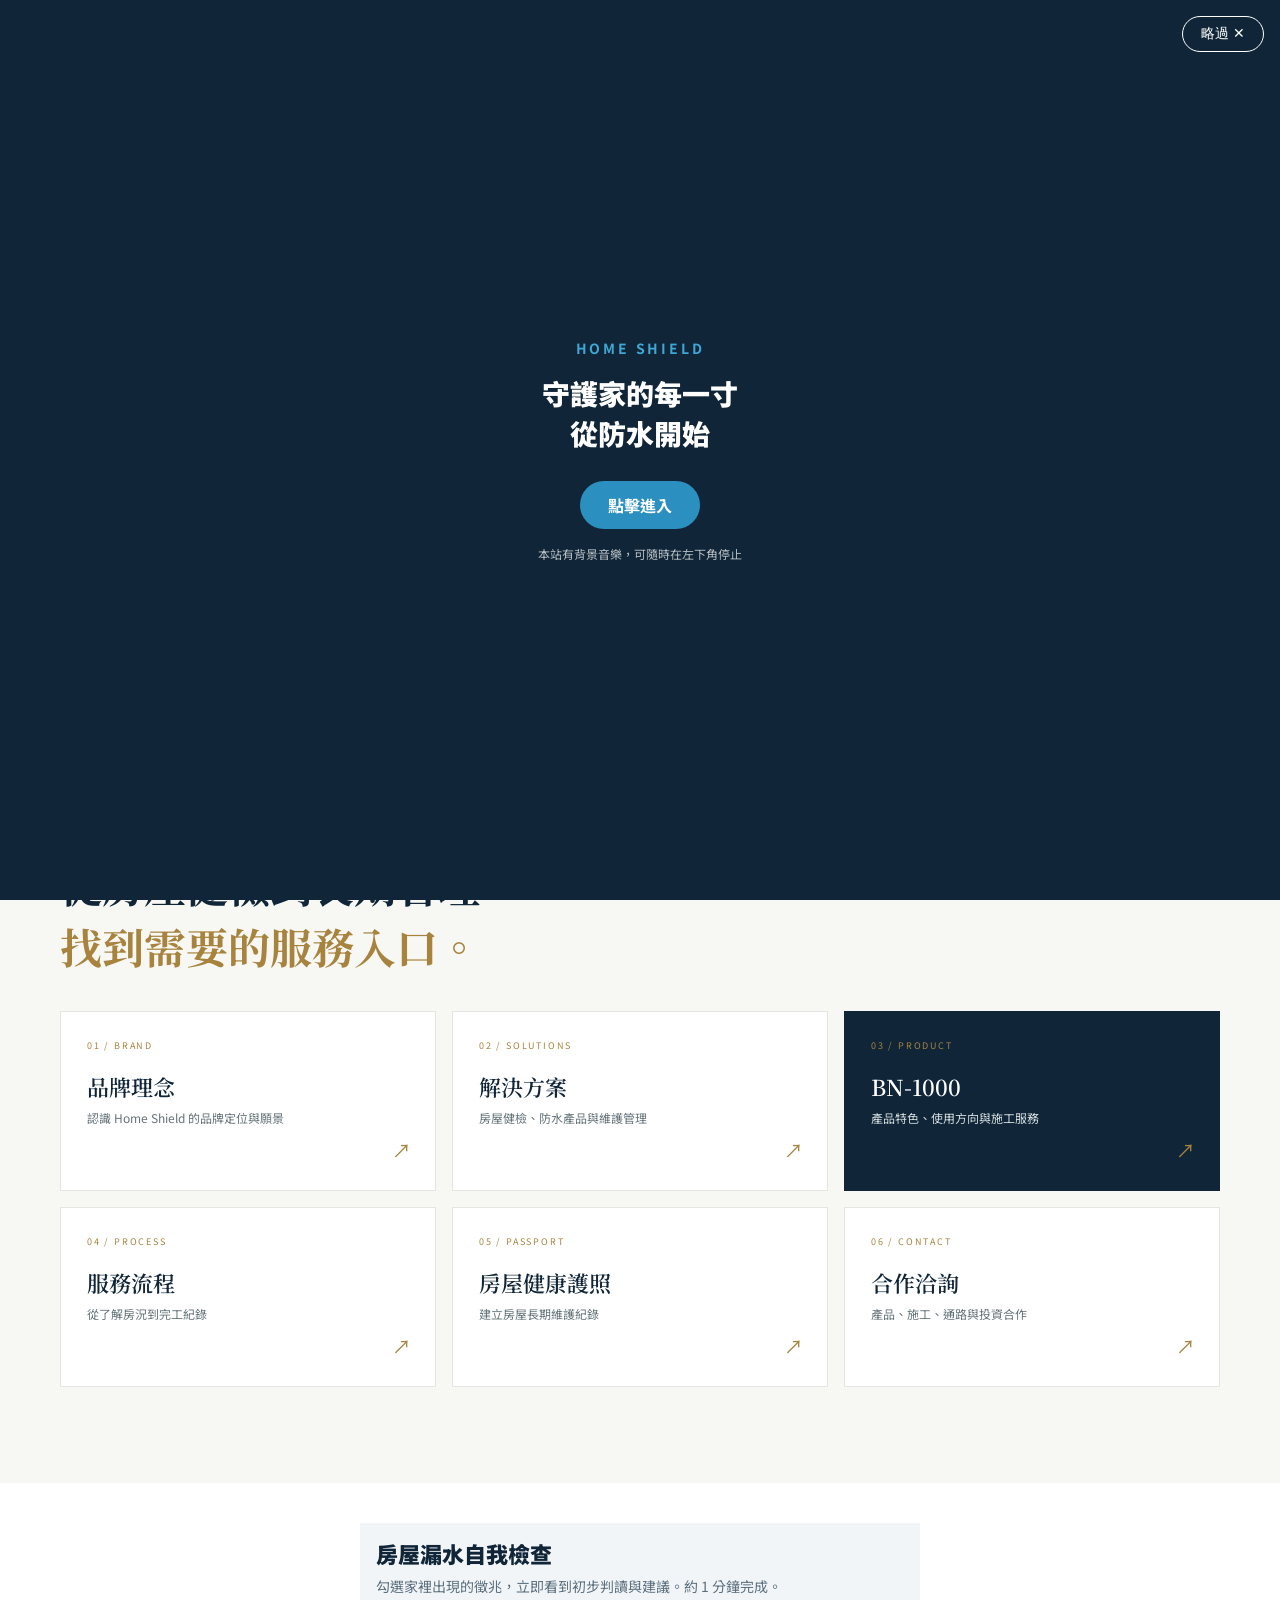
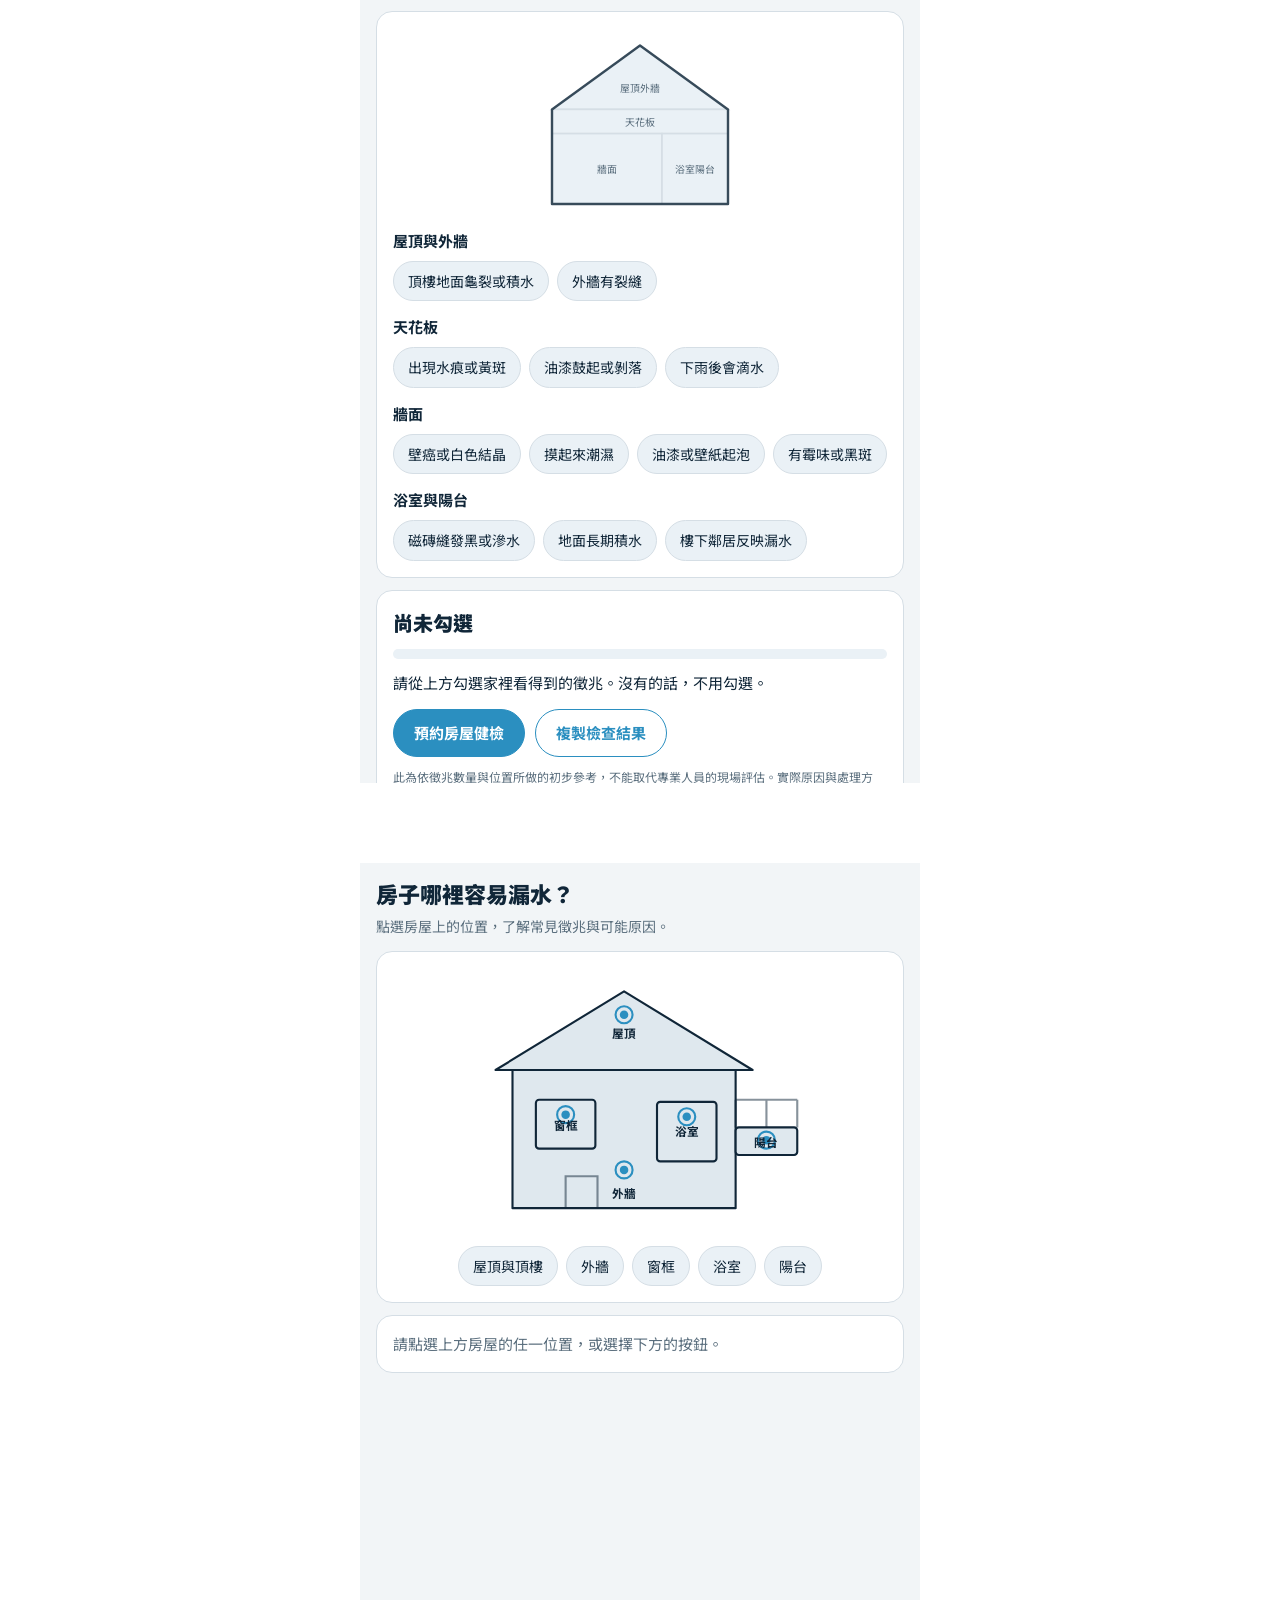
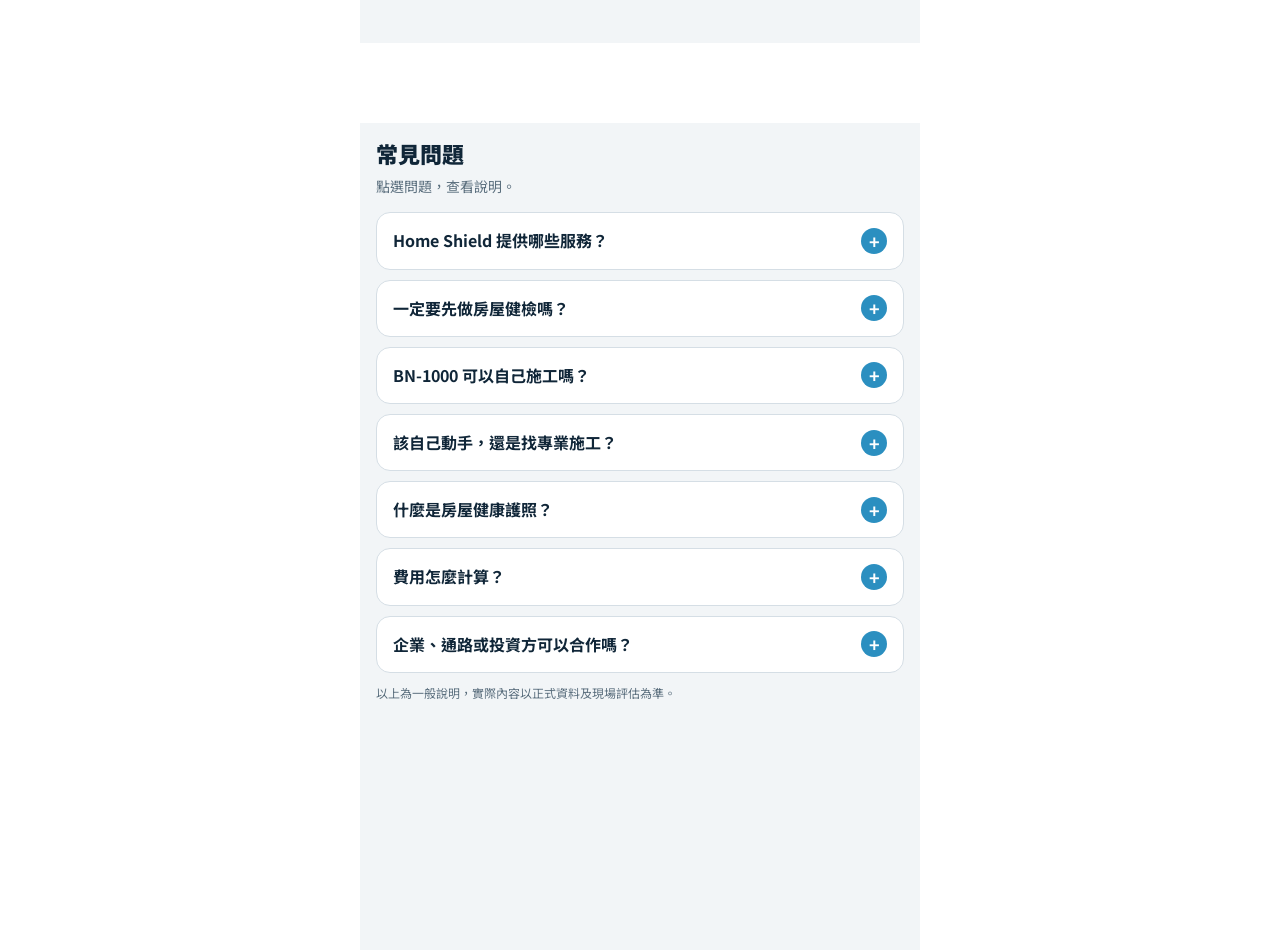
==== index.html @ 61496afd "Update index.html" ====
<!doctype html>
<html lang="zh-Hant"><head>
<meta charset="utf-8"><meta name="viewport" content="width=device-width, initial-scale=1">
<meta name="theme-color" content="#102638">
<meta name="description" content="Home Shield 房屋健康管理，從房屋健檢、防水產品到施工服務。">
<title>首頁｜Home Shield 房屋健康管理</title>
<link rel="preconnect" href="https://fonts.googleapis.com"><link rel="preconnect" href="https://fonts.gstatic.com" crossorigin>
<link href="https://fonts.googleapis.com/css2?family=Noto+Sans+TC:wght@400;500;600;700;800&family=Noto+Serif+TC:wght@500;600;700&display=swap" rel="stylesheet">
<link rel="stylesheet" href="./styles.css"></head><body class="home-page">
<header class="site-header" id="top">
  <div class="container nav-wrap">
    <a class="brand" href="./index.html" aria-label="Home Shield 首頁"><img src="./home-shield-logo.png" alt="HOME SHIELD 房屋健康管理" class="brand-logo"></a>
    <button class="menu-toggle" type="button" aria-label="開啟選單" aria-expanded="false"><span></span><span></span><span></span></button>
    <nav class="main-nav" aria-label="主要導覽">
      <a href="./about.html" data-anchor="about">品牌理念</a>
      <a href="./solutions.html" data-anchor="solutions">解決方案</a>
      <a href="./bn1000.html" data-anchor="bn1000">BN-1000</a>
      <a href="./process.html" data-anchor="process">服務流程</a>
      <a href="./passport.html" data-anchor="passport">房屋健康護照</a>
      <a class="nav-cta" href="./contact.html" data-anchor="contact">合作洽詢 <span>↗</span></a>
    </nav>
  </div>
</header><main><section class="hero" id="home">
      <div class="hero-photo" aria-hidden="true"></div>
      <div class="hero-wash" aria-hidden="true"></div>
      <div class="container hero-inner">
        <div class="hero-copy">
          <p class="eyebrow"><span></span> A BETTER WAY TO CARE FOR YOUR HOME</p>
          <h1>守護家的每一寸，<br><em>從防水開始。</em></h1>
          <p class="hero-description">從房屋健檢、防水產品到施工服務，<br class="desktop">讓房屋維護更有方向，讓每一次處理都有依據。</p>
          <div class="hero-actions">
            <a class="button button-gold" href="#solutions">探索解決方案 <span>↗</span></a>
            <a class="button button-light" href="#contact">預約合作洽詢</a>
          </div>
          <div class="hero-proof">
            <span class="proof-icon">⌂</span>
            <span><b>從了解房況開始</b><small>評估問題・選擇方案・累積維護紀錄</small></span>
          </div>
        </div>
        <div class="hero-stamp"><span>HOME CARE</span><b>001</b><i></i><small>BUILT AROUND YOUR HOME</small></div>
      </div>
      <div class="hero-bottom"><span>房屋健康管理的新起點</span><span>SCROLL TO EXPLORE ↓</span></div>
    </section><section class="desktop-hub">
<div class="container"><p class="section-kicker">EXPLORE HOME SHIELD</p><h2>從房屋健檢到長期管理，<br><em>找到需要的服務入口。</em></h2>
<div class="hub-grid">
<a class="hub-card" href="./about.html"><span>01 / BRAND</span><b>品牌理念</b><small>認識 Home Shield 的品牌定位與願景</small><i>↗</i></a>
<a class="hub-card" href="./solutions.html"><span>02 / SOLUTIONS</span><b>解決方案</b><small>房屋健檢、防水產品與維護管理</small><i>↗</i></a>
<a class="hub-card featured" href="./bn1000.html"><span>03 / PRODUCT</span><b>BN-1000</b><small>產品特色、使用方向與施工服務</small><i>↗</i></a>
<a class="hub-card" href="./process.html"><span>04 / PROCESS</span><b>服務流程</b><small>從了解房況到完工紀錄</small><i>↗</i></a>
<a class="hub-card" href="./passport.html"><span>05 / PASSPORT</span><b>房屋健康護照</b><small>建立房屋長期維護紀錄</small><i>↗</i></a>
<a class="hub-card" href="./contact.html"><span>06 / CONTACT</span><b>合作洽詢</b><small>產品、施工、通路與投資合作</small><i>↗</i></a>
</div></div></section><section class="intro section" id="about">
      <div class="container intro-grid">
        <div>
          <p class="section-kicker">ABOUT HOME SHIELD</p>
          <h2>房子的健康，<br><em>值得被長期照顧。</em></h2>
        </div>
        <div class="intro-copy">
          <p class="lead">房屋不該等到漏水、壁癌或結構問題發生後，才開始被重視。</p>
          <p>Home Shield 以房屋健康管理為核心，整合防水產品、檢測評估、施工協助與維護紀錄，協助屋主更有系統地理解房屋狀況，找到適合的處理方式。</p>
          <a class="text-link" href="#process">認識我們的服務方式 <span>↗</span></a>
        </div>
      </div>
    </section><section class="solutions section section-soft" id="solutions">
      <div class="container">
        <div class="section-heading">
          <div><p class="section-kicker">OUR SOLUTIONS</p><h2>從問題診斷到實際改善，<br><em>讓房屋維護更有方向。</em></h2></div>
          <p>依照房屋狀況與屋主需求，提供不同層次的產品與服務選擇。</p>
        </div>
        <div class="solution-grid">
          <article class="solution-card">
            <div class="card-number">01</div><div class="card-icon">⌂</div>
            <h3>房屋健檢與評估</h3>
            <p>從漏水徵兆、壁面狀況與可能風險著手，先了解問題，再選擇合適的處理方向。</p>
            <a href="/check.html">了解健檢服務 <span>↗</span></a>
          </article>
          <article class="solution-card featured">
            <div class="card-number">02</div><div class="card-icon">◈</div>
            <h3>防水產品與施工方案</h3>
            <p>以 BN-1000 防水材料為核心，提供產品選購、DIY 使用資訊與專業施工協助。</p>
            <a href="#bn1000">認識 BN-1000 <span>↗</span></a>
          </article>
          <article class="solution-card">
            <div class="card-number">03</div><div class="card-icon">▤</div>
            <h3>維護紀錄與管理</h3>
            <p>逐步建立房屋維護資料，讓每次檢查、修繕與改善都有跡可循。</p>
            <a href="#passport">認識健康護照 <span>↗</span></a>
          </article>
        </div>
      </div>
   
    </section><section style="display:flex;justify-content:center;padding:40px 20px">
  <iframe src="/check.html" title="房屋漏水自我檢查" loading="lazy" style="border:0;width:100%;max-width:560px;height:860px"></iframe>
</section><section style="display:flex;justify-content:center;padding:40px 20px">
  
  <iframe src="/map.html" title="房屋漏水位置圖" loading="lazy" style="border:0;width:100%;max-width:560px;height:780px"></iframe>
</section>

<section class="product section" id="bn1000">
      <div class="container product-grid">
        <div class="product-visual">
          <div class="product-orbit orbit-one"></div><div class="product-orbit orbit-two"></div>
          <div class="product-panel"><span class="product-label">HOME SHIELD TECHNOLOGY</span><div class="product-mark">BN<br><b>1000</b></div><span class="product-foot">WATERPROOFING SOLUTION</span></div>
          <span class="product-caption">PRODUCT / 001</span>
        </div>
        <div class="product-copy">
          <p class="section-kicker">FEATURED PRODUCT</p>
          <h2>BN-1000<br><em>居家防水解決方案</em></h2>
          <p class="lead">讓防水不再只是工程，而是屋主能理解、能選擇，也能持續管理的房屋維護方案。</p>
          <p>Home Shield 以 BN-1000 作為防水產品服務的起點，規劃產品銷售、DIY 使用指引、專業施工媒合與房屋健檢等服務，依照實際需求選擇適合的方式。</p>
          <ul class="check-list"><li>產品選購與使用說明</li><li>DIY 與專業施工方案</li><li>到府協助與房屋狀況評估</li></ul>
          <a class="button button-dark" href="#contact">洽詢產品與服務 <span>↗</span></a>
          <small class="disclaimer">實際適用範圍、施工方式與使用條件，依產品正式技術資料及現場評估為準。</small>
        </div>
      </div>
    </section><section class="service-band">
      <div class="container service-band-inner">
        <div><p class="section-kicker">A COMPLETE SERVICE JOURNEY</p><h2>不只提供產品，<br>更陪你把房子照顧好。</h2></div>
        <p>從了解房況、選擇產品，到施工協助與完工紀錄，讓房屋維護從一次性的處理，逐步成為可持續的管理。</p>
      </div>
    </section><section class="process section" id="process">
      <div class="container">
        <div class="section-heading">
          <div><p class="section-kicker">HOW IT WORKS</p><h2>簡單四個步驟，<br><em>建立房屋維護的依據。</em></h2></div>
          <p>依照實際需求選擇服務，不必一次完成所有項目，從最需要的地方開始。</p>
        </div>
        <div class="process-list">
          <article><span>01</span><div><h3>了解房屋狀況</h3><p>整理現況、問題位置與屋主需求。</p></div><b>→</b></article>
          <article><span>02</span><div><h3>評估處理方案</h3><p>依照現場條件，討論產品、DIY 或專業施工方向。</p></div><b>→</b></article>
          <article><span>03</span><div><h3>執行改善與確認</h3><p>依約定方式進行產品使用或施工服務，並確認完成狀況。</p></div><b>→</b></article>
          <article><span>04</span><div><h3>累積維護紀錄</h3><p>整理相關資訊，作為後續追蹤與房屋管理的參考。</p></div><b>✓</b></article>
        </div>
      </div>
    </section><section class="passport section section-soft" id="passport">
      <div class="container passport-grid">
        <div class="passport-art">
          <div class="passport-card"><div class="passport-top"><span>HOME SHIELD</span><span>HOUSE HEALTH</span></div><div class="passport-symbol">⌂</div><h3>房屋健康護照</h3><p>YOUR HOME. YOUR RECORD.</p><div class="passport-lines"><i></i><i></i><i></i></div><div class="passport-bottom">HOME HEALTH PASSPORT <b>HS / 001</b></div></div>
        </div>
        <div class="passport-copy">
          <p class="section-kicker">HOME HEALTH PASSPORT</p>
          <h2>讓房屋也有一份<br><em>長期健康紀錄。</em></h2>
          <p class="lead">房屋健康護照，是 Home Shield 長期規劃的房屋維護紀錄概念。</p>
          <p>將房屋檢查、產品使用、施工改善與後續維護資訊逐步整理，讓屋主更容易掌握房屋歷程，也為未來房屋管理與交易資訊留下參考。</p>
          <div class="passport-note"><b>從每一次維護開始</b><span>逐步累積、持續更新，讓房屋資訊不再零散。</span></div>
        </div>
      </div>
    </section>
<script>

</script><section style="display:flex;justify-content:center;padding:40px 20px">
  <iframe id="faq-frame" src="/faq.html?v=3" title="常見問題" style="border:0;width:100%;max-width:560px;height:560px"></iframe>
</section>
<script>
window.addEventListener('message',function(e){
  var f=document.getElementById('faq-frame');
  if(f&&e.source===f.contentWindow&&e.data&&e.data.hsHeight){f.style.height=e.data.hsHeight+'px';}
});
</script><section class="contact section" id="contact">
      <div class="container contact-inner">
        <p class="section-kicker">LET'S TALK</p>
        <h2>從了解房屋開始，<br><em>找到適合你的方案。</em></h2>
        <p>無論是產品合作、施工服務、通路洽談或投資合作，歡迎與 Home Shield 聯繫。</p>
        <div class="contact-form">
  <div id="form-facade" style="text-align:center;padding:48px 20px;border:1px solid rgba(128,128,128,.35);border-radius:16px">
    <p style="margin-bottom:18px">點選下方按鈕，開啟洽詢表單</p>
    <button id="form-open" type="button" class="button button-gold">填寫洽詢表單</button>
    <p style="margin-top:16px;font-size:14px"><a href="https://docs.google.com/forms/d/e/1FAIpQLSf4yM-gM9up7JD_39Vv7x4vH04Mow9mh5cq2dHjYAJmmGq4wA/viewform" target="_blank" rel="noopener">或在新視窗開啟表單 ↗</a></p>
  </div>
</div>
<script>
document.getElementById('form-open').addEventListener('click',function(){
  var d=document.getElementById('form-facade');
  var f=document.createElement('iframe');
  f.src='https://docs.google.com/forms/d/e/1FAIpQLSf4yM-gM9up7JD_39Vv7x4vH04Mow9mh5cq2dHjYAJmmGq4wA/viewform?embedded=true';
  f.width='100%';f.height='1200';f.setAttribute('frameborder','0');f.style.border='0';
  f.title='Home Shield 客戶洽詢表';
  d.parentNode.replaceChild(f,d);
});
</script>
      </div>
    </section></main><footer class="site-footer"><div class="container footer-main">
  <a class="brand footer-brand" href="./index.html"><img src="./home-shield-logo.png" alt="HOME SHIELD 房屋健康管理" class="brand-logo"></a>
  <p>讓房屋維護更有方向，<br>讓每一次處理都有依據。</p>
  <nav><a href="./about.html">品牌理念</a><a href="./solutions.html">解決方案</a><a href="./bn1000.html">BN-1000</a><a href="./passport.html">房屋健康護照</a></nav>
</div><div class="container footer-bottom"><span>© <span id="year"></span> HOME SHIELD. ALL RIGHTS RESERVED.</span><span>房屋健康管理</span></div></footer><script src="./app.js?v=3"></script>
</script><style>
.process-list.hs-anim article{opacity:.18;transform:translateY(24px);transition:opacity .6s ease,transform .6s ease}
.process-list.hs-anim article.hs-in{opacity:1;transform:none}
.process-list.hs-anim article>span{display:inline-block;transition:transform .5s cubic-bezier(.3,1.6,.5,1),color .4s}
.process-list.hs-anim article.hs-in>span{transform:scale(1.18);color:#2b8fc0}
.process-list.hs-anim article>b{display:inline-block;opacity:0;transform:translateX(-10px);transition:opacity .4s .25s,transform .4s .25s}
.process-list.hs-anim article.hs-in>b{opacity:1;transform:none}
</style>
<script>
(function(){
  var list=document.querySelector('.process-list');
  if(!list||!('IntersectionObserver' in window))return;
  if(window.matchMedia&&matchMedia('(prefers-reduced-motion: reduce)').matches)return;
  var items=[].slice.call(list.querySelectorAll('article'));
  list.classList.add('hs-anim');
  var io=new IntersectionObserver(function(entries){
    var n=0;
    entries.forEach(function(e){
      if(!e.isIntersecting)return;
      (function(el,d){setTimeout(function(){el.classList.add('hs-in')},d)})(e.target,n++*350);
      io.unobserve(e.target);
    });
  },{threshold:.35});
  items.forEach(function(a){io.observe(a)});
})();
</script><style>
#hs-music{position:fixed;left:16px;bottom:calc(16px + env(safe-area-inset-bottom,0px));z-index:9000;width:46px;height:46px;border-radius:50%;border:1px solid rgba(255,255,255,.6);background:#102638;color:#fff;font-size:20px;line-height:1;cursor:pointer;display:grid;place-items:center;box-shadow:0 4px 14px rgba(0,0,0,.25)}
#hs-music:focus-visible{outline:3px solid #3fa7d6;outline-offset:3px}
#hs-music[aria-pressed="true"]{background:#2b8fc0}
#hs-music[aria-pressed="true"]::after{content:"";position:absolute;inset:-2px;border-radius:50%;border:2px solid #3fa7d6;animation:hsring 1.8s ease-out infinite}
@keyframes hsring{from{transform:scale(1);opacity:.8}to{transform:scale(1.6);opacity:0}}
@media (prefers-reduced-motion:reduce){#hs-music[aria-pressed="true"]::after{animation:none}}
</style>
<button id="hs-music" type="button" aria-label="播放背景音樂" aria-pressed="false">♪</button><div id="intro" style="position:fixed;inset:0;z-index:2147483000;background:#102638;display:flex;align-items:center;justify-content:center;transition:opacity .6s">
  <iframe id="intro-frame" title="Home Shield 開場動畫" style="border:0;height:min(640px,88vh);aspect-ratio:9/16;max-width:94vw;border-radius:18px;visibility:hidden"></iframe>
  <button id="intro-enter" type="button" style="position:absolute;inset:0;background:#102638;border:0;color:#fff;cursor:pointer;display:flex;flex-direction:column;align-items:center;justify-content:center;gap:16px;font-family:inherit;padding:24px">
    <span style="letter-spacing:.2em;font-size:14px;color:#3fa7d6;font-weight:700">HOME SHIELD</span>
    <span style="font-size:28px;font-weight:900;line-height:1.4;text-align:center">守護家的每一寸<br>從防水開始</span>
    <span style="margin-top:12px;padding:12px 28px;border-radius:99px;background:#2b8fc0;font-size:16px;font-weight:700">點擊進入</span>
    <span style="font-size:12px;opacity:.7">本站有背景音樂，可隨時在左下角停止</span>
  </button>
  <button id="intro-skip" type="button" style="position:absolute;top:max(16px,env(safe-area-inset-top));right:16px;padding:8px 18px;border-radius:99px;border:1px solid #fff;background:transparent;color:#fff;font-size:14px;cursor:pointer;z-index:2">略過 ✕</button>
</div>
<audio id="hs-audio" src="/music.mp3" loop preload="auto"></audio>
<script>
(function(){
  var el=document.getElementById('intro'),b=document.getElementById('hs-music'),a=document.getElementById('hs-audio');
  var f=document.getElementById('intro-frame'),enter=document.getElementById('intro-enter'),skip=document.getElementById('intro-skip');
  if(!a||!b)return;
  a.volume=.4;
  var KEY='hsMusicOff',off=false,started=false,closed=false,mutedStart=false,armed=false;
  try{off=sessionStorage.getItem(KEY)==='1'}catch(e){}
  function ui(on){b.setAttribute('aria-pressed',on?'true':'false');b.setAttribute('aria-label',on?'停止背景音樂':'播放背景音樂');b.textContent=on?'■':'♪'}
  a.addEventListener('playing',function(){if(!a.muted)ui(true)});
  a.addEventListener('pause',function(){ui(false)});
  a.addEventListener('error',function(){b.textContent='!';b.setAttribute('aria-label','音樂載入失敗，請確認 music.mp3 已上傳')});
  function arm(){
    if(armed)return;armed=true;
    var evs=['pointerdown','keydown','touchend'];
    function go(e){
      if(e&&e.target&&b.contains(e.target))return;
      evs.forEach(function(n){document.removeEventListener(n,go,true)});
      armed=false;
      if(!off&&a.paused){a.muted=false;var p=a.play();if(p&&p.catch)p.catch(function(){})}
    }
    evs.forEach(function(n){document.addEventListener(n,go,true)});
  }
  function playWithSound(rewind){
    if(off)return;
    a.muted=false;
    if(rewind)a.currentTime=0;
    var p=a.play();if(p&&p.catch)p.catch(arm);
  }
  function hideIntro(){
    var n=document.querySelectorAll('[id=intro]');
    for(var i=0;i<n.length;i++){n[i].style.opacity='0';n[i].style.pointerEvents='none'}
    setTimeout(function(){for(var i=0;i<n.length;i++){n[i].style.display='none'}},600);
  }
  function close(){
    if(closed)return;closed=true;
    try{sessionStorage.setItem('hsIntro','1')}catch(e){}
    hideIntro();
    if(mutedStart&&!a.paused){a.currentTime=0;a.muted=false;ui(true)}
    else playWithSound(true);
  }
  b.addEventListener('click',function(){
    if(a.paused){off=false;try{sessionStorage.removeItem(KEY)}catch(e){}a.muted=false;var p=a.play();if(p&&p.catch)p.catch(function(){})}
    else{a.pause();off=true;try{sessionStorage.setItem(KEY,'1')}catch(e){}}
  });
  window.addEventListener('message',function(e){
    if(e.data==='hs-song-play'&&!a.paused){a.pause();ui(false)}
    if(e.data==='hs-done'&&started){setTimeout(close,500)}
  });
  var seen=false;try{seen=!!sessionStorage.getItem('hsIntro')&&location.search.indexOf('intro')<0}catch(e){}
  if(!el||seen){
    if(el)el.style.display='none';
    closed=true;playWithSound(false);
    return;
  }
  enter.addEventListener('click',function(){
    if(started)return;started=true;
    if(!off){a.muted=true;mutedStart=true;var p=a.play();if(p&&p.catch)p.catch(function(){mutedStart=false})}
    f.src='/video.html';f.style.visibility='visible';enter.style.display='none';
    setTimeout(close,16000);
  });
  skip.addEventListener('click',function(){
    if(!closed&&!off){mutedStart=false;a.muted=false;a.currentTime=0;var p=a.play();if(p&&p.catch)p.catch(arm)}
    closed=true;try{sessionStorage.setItem('hsIntro','1')}catch(e){}
    hideIntro();
  });
})();
</script>

</script><style>html,body{overflow-x:clip;max-width:100%}</style>
</script></body></html>
---- styles.css ----
/* HOME SHIELD 2.0 */
:root{--navy:#102638;--navy2:#173a52;--gold:#c9a95f;--gold-light:#ead9a9;--ink:#1b2d38;--muted:#66747a;--paper:#f7f7f3;--white:#fff;--line:#e4e6e2;--serif:"Noto Serif TC",Georgia,serif;--sans:"Noto Sans TC",Arial,sans-serif}
*{box-sizing:border-box}
html{scroll-behavior:smooth;scroll-padding-top:90px}
body{margin:0;color:var(--ink);font-family:var(--sans);line-height:1.8;background:#fff}
a{color:inherit;text-decoration:none}
img{max-width:100%}
.container{width:min(1160px,calc(100% - 48px));margin:auto}
.site-header{height:88px;position:sticky;top:0;z-index:50;background:rgba(255,255,255,.96);backdrop-filter:blur(14px);border-bottom:1px solid rgba(16,38,56,.08)}
.nav-wrap{height:100%;display:flex;align-items:center;justify-content:space-between;gap:30px}
.brand{display:flex;align-items:center;min-width:0}
.brand-logo{display:block;width:220px;height:auto;max-height:64px;object-fit:contain;object-position:left center}
.main-nav{display:flex;align-items:center;gap:27px;font-size:13px;font-weight:600;color:#344652}
.main-nav>a:not(.nav-cta):hover{color:#a7833e}
.nav-cta{padding:10px 17px;border:1px solid var(--gold);color:var(--navy);border-radius:2px}
.nav-cta span,.text-link span,.solution-card a span{color:#b18c43;margin-left:7px}
.menu-toggle{display:none;background:none;border:0;padding:8px}
.menu-toggle span{display:block;width:25px;height:2px;background:var(--navy);margin:5px}
.hero{position:relative;min-height:650px;display:flex;align-items:center;overflow:hidden;background:var(--navy)}
.hero-photo{position:absolute;inset:0;background-image:url("./hero-building.png");;background-size:cover;background-position:center 48%;transform:scale(1.01)}
.hero-wash{position:absolute;inset:0;background:linear-gradient(90deg,rgba(9,29,43,.88) 0%,rgba(12,35,50,.73) 43%,rgba(12,35,50,.18) 100%),linear-gradient(0deg,rgba(8,25,38,.35),transparent 40%)}
.hero-inner{position:relative;z-index:2;display:flex;align-items:center;justify-content:space-between;min-height:650px;padding-top:45px;padding-bottom:70px}
.hero-copy{max-width:660px;color:#fff}
.eyebrow,.section-kicker{font-size:11px;letter-spacing:2.5px;font-weight:700}
.eyebrow{display:flex;align-items:center;gap:12px;color:#f0e4c4;margin:0 0 22px}
.eyebrow span{width:30px;height:1px;background:var(--gold-light)}
.hero h1,.section h2,.service-band h2,.contact h2{font-family:var(--serif);font-weight:600;line-height:1.38;letter-spacing:.03em}
.hero h1{font-size:clamp(38px,5vw,62px);margin:0 0 22px;color:#fff;text-shadow:0 2px 18px rgba(0,0,0,.18)}
.hero h1 em,.section h2 em,.contact h2 em{font-style:normal;color:var(--gold-light)}
.hero-description{font-size:16px;line-height:2;color:#f0f3f3;margin:0 0 30px}
.hero-actions,.contact-actions{display:flex;flex-wrap:wrap;gap:13px}
.button{display:inline-flex;align-items:center;justify-content:center;gap:20px;min-height:49px;padding:0 23px;font-size:13px;font-weight:700;letter-spacing:.04em;transition:.2s;border:1px solid transparent}
.button:hover{transform:translateY(-2px)}
.button-gold{background:var(--gold);color:#172c3a}
.button-gold:hover{background:#dfc47e}
.button-light{border-color:rgba(255,255,255,.7);color:#fff;background:rgba(255,255,255,.08)}
.button-dark{background:var(--navy);color:#fff}
.hero-proof{display:flex;align-items:center;gap:13px;margin-top:43px;color:#fff}
.proof-icon{width:39px;height:39px;border:1px solid rgba(234,217,169,.65);display:grid;place-items:center;color:var(--gold-light);font-size:23px}
.hero-proof b,.hero-proof small{display:block}
.hero-proof b{font-size:13px}
.hero-proof small{font-size:11px;color:#d5dedf}
.hero-stamp{align-self:flex-end;margin-bottom:30px;color:#fff;display:flex;flex-direction:column;align-items:flex-end;gap:5px;font-size:10px;letter-spacing:2px}
.hero-stamp b{font:500 35px var(--serif);color:var(--gold-light)}
.hero-stamp i{width:70px;height:1px;background:var(--gold)}
.hero-stamp small{font-size:8px;letter-spacing:1.5px;color:#e0e7e7}
.hero-bottom{position:absolute;z-index:3;bottom:0;left:0;right:0;padding:16px max(24px,calc((100% - 1160px)/2));display:flex;justify-content:space-between;color:#e7eded;border-top:1px solid rgba(255,255,255,.25);font-size:10px;letter-spacing:1.5px}
.section{padding:105px 0}
.section-soft{background:var(--paper)}
.intro-grid,.product-grid,.passport-grid{display:grid;grid-template-columns:1fr 1fr;gap:90px;align-items:center}
.section-kicker{color:#a17f3d;margin:0 0 15px}
.section h2,.contact h2{font-size:clamp(31px,4vw,45px);color:var(--navy);margin:0}
.section h2 em{color:#a7833e}
.intro-copy{max-width:520px}
.lead{font-size:19px;line-height:1.9;color:var(--navy);font-weight:600;margin:0 0 16px}
.intro-copy>p:not(.lead),.product-copy>p:not(.section-kicker):not(.lead),.passport-copy>p:not(.section-kicker):not(.lead){color:var(--muted);font-size:14px;line-height:2}
.text-link{display:inline-block;margin-top:18px;font-size:13px;font-weight:700;color:var(--navy);border-bottom:1px solid var(--gold);padding-bottom:5px}
.section-heading{display:flex;justify-content:space-between;align-items:flex-end;gap:40px;margin-bottom:48px}
.section-heading>p{max-width:330px;color:var(--muted);font-size:13px;margin:0 0 5px}
.solution-grid{display:grid;grid-template-columns:repeat(3,1fr);gap:18px}
.solution-card{position:relative;background:#fff;padding:34px 30px 30px;min-height:310px;border:1px solid var(--line);transition:.25s}
.solution-card:hover{transform:translateY(-5px);box-shadow:0 16px 35px rgba(16,38,56,.08)}
.solution-card.featured{background:var(--navy);color:#fff;border-color:var(--navy)}
.card-number{position:absolute;right:25px;top:20px;color:#a7afb0;font:italic 13px Georgia}
.featured .card-number{color:#aebdc2}
.card-icon{font-size:30px;color:#b18c43;margin-bottom:18px}
.solution-card h3{font-size:18px;margin:0 0 12px;color:var(--navy)}
.featured h3{color:#fff}
.solution-card p{font-size:13px;line-height:1.9;color:var(--muted);min-height:75px;margin:0 0 20px}
.featured p{color:#d3dcdf}
.solution-card a{font-size:12px;font-weight:700;color:var(--navy)}
.featured a{color:#f0dfa9}
.product-grid{gap:100px}
.product-visual{min-height:440px;position:relative;display:grid;place-items:center;background:linear-gradient(140deg,#e8e8df,#f7f7f3);overflow:hidden}
.product-orbit{position:absolute;border:1px solid rgba(177,140,67,.35);border-radius:50%;width:360px;height:360px}
.orbit-two{width:280px;height:280px}
.product-panel{position:relative;width:230px;height:300px;background:linear-gradient(145deg,#173b54,#0d2435);color:#fff;padding:22px;box-shadow:18px 22px 40px rgba(16,38,56,.2);display:flex;flex-direction:column;justify-content:space-between}
.product-label,.product-foot{font-size:8px;letter-spacing:1.8px;color:#d8c58e}
.product-mark{font:italic 62px Georgia;line-height:.9;color:#fff}
.product-mark b{font-size:50px;color:var(--gold-light)}
.product-foot{border-top:1px solid rgba(234,217,169,.5);padding-top:12px}
.product-caption{position:absolute;bottom:22px;left:25px;font-size:9px;letter-spacing:2px;color:#7a8583}
.product-copy .lead{margin-top:24px}
.check-list{padding:0;margin:22px 0 27px;list-style:none}
.check-list li{font-size:13px;color:#52636b;padding:7px 0;border-bottom:1px solid var(--line)}
.check-list li:before{content:"✓";color:#a7833e;margin-right:12px}
.disclaimer{display:block;margin-top:14px;color:#899397;font-size:10px}
.service-band{background:var(--navy);color:#fff;padding:70px 0}
.service-band-inner{display:flex;justify-content:space-between;align-items:center;gap:80px}
.service-band .section-kicker{color:var(--gold-light)}
.service-band h2{font-size:34px;margin:0;line-height:1.5}
.service-band-inner>p{max-width:430px;color:#d3dcdf;font-size:14px;line-height:2;margin:0}
.process-list{border-top:1px solid var(--line)}
.process-list article{display:grid;grid-template-columns:90px 1fr 30px;align-items:center;gap:25px;padding:23px 8px;border-bottom:1px solid var(--line)}
.process-list article>span{font:italic 20px Georgia;color:#b18c43}
.process-list h3{margin:0;color:var(--navy);font-size:17px}
.process-list p{margin:4px 0 0;color:var(--muted);font-size:12px}
.process-list article>b{font-size:19px;color:#b18c43;font-weight:400}
.passport-grid{gap:100px}
.passport-art{min-height:410px;background:linear-gradient(145deg,#d9ded9,#eff0e9);display:grid;place-items:center;padding:35px}
.passport-card{width:min(340px,100%);min-height:270px;background:linear-gradient(145deg,#173b54,#0e2638);padding:24px;color:#fff;box-shadow:18px 20px 40px rgba(16,38,56,.2);position:relative}
.passport-top,.passport-bottom{display:flex;justify-content:space-between;font-size:8px;letter-spacing:1.5px;color:#e2d3a5}
.passport-symbol{font-size:44px;color:var(--gold-light);margin-top:24px}
.passport-card h3{font:600 24px var(--serif);margin:2px 0}
.passport-card>p{font-size:8px;letter-spacing:2px;color:#c5d0d3;margin:0}
.passport-lines{margin:23px 0;display:grid;gap:7px}
.passport-lines i{height:1px;background:rgba(255,255,255,.25);width:100%}
.passport-lines i:nth-child(2){width:75%}.passport-lines i:nth-child(3){width:88%}
.passport-bottom{border-top:1px solid rgba(234,217,169,.4);padding-top:12px}
.passport-copy .lead{margin-top:24px}
.passport-note{border-left:3px solid var(--gold);padding:10px 0 10px 18px;margin-top:25px}
.passport-note b,.passport-note span{display:block}
.passport-note b{font-size:13px;color:var(--navy)}
.passport-note span{font-size:12px;color:var(--muted)}
.contact{background:linear-gradient(135deg,#142f43,#0b1f2e);text-align:center;color:#fff;padding:100px 0}
.contact .section-kicker{color:var(--gold-light)}
.contact h2{color:#fff}
.contact-inner>p:not(.section-kicker){max-width:590px;margin:20px auto 28px;color:#d4dfe1;font-size:14px}
.contact-actions{justify-content:center}
.button-outline-light{border-color:rgba(255,255,255,.55);color:#fff}
.contact small{display:block;color:#aebdc2;font-size:10px;margin-top:25px}
.site-footer{background:#091b29;color:#dce4e5;padding:42px 0 18px}
.footer-main{display:flex;align-items:center;justify-content:space-between;gap:35px;padding-bottom:35px}
.footer-brand .brand-logo{width:190px;filter:brightness(0) invert(1);opacity:.92}
.footer-main>p{font-size:12px;color:#b9c5c8;margin:0}
.footer-main nav{display:flex;gap:18px;flex-wrap:wrap;font-size:11px;color:#c4d0d2}
.footer-main nav a:hover{color:var(--gold-light)}
.footer-bottom{border-top:1px solid rgba(255,255,255,.13);padding-top:15px;display:flex;justify-content:space-between;color:#84959b;font-size:9px;letter-spacing:1px}
@media(max-width:900px){.main-nav{gap:14px;font-size:12px}.brand-logo{width:185px}.intro-grid,.product-grid,.passport-grid{gap:45px}.hero-stamp{display:none}.section-heading{align-items:flex-start;flex-direction:column;gap:15px}.section-heading>p{max-width:520px}.footer-main{flex-wrap:wrap}}
@media(max-width:700px){.container{width:min(100% - 36px,560px)}.site-header{height:72px}.brand-logo{width:178px;max-height:52px}.menu-toggle{display:block}.main-nav{display:none;position:absolute;top:72px;left:0;right:0;background:#fff;padding:18px 24px 24px;border-bottom:1px solid var(--line);box-shadow:0 15px 25px rgba(16,38,56,.08);flex-direction:column;align-items:stretch;gap:0}.main-nav.open{display:flex}.main-nav>a{padding:12px 3px;border-bottom:1px solid #edf0ed}.main-nav .nav-cta{text-align:center;margin-top:12px;border:1px solid var(--gold);padding:10px}.hero,.hero-inner{min-height:650px}.hero-photo{background-position:58% center}.hero-wash{background:linear-gradient(90deg,rgba(9,29,43,.88),rgba(12,35,50,.56)),linear-gradient(0deg,rgba(8,25,38,.42),transparent 55%)}.hero-inner{padding-top:30px;padding-bottom:75px}.hero h1{font-size:39px}.hero-description{font-size:14px}.hero-proof{margin-top:32px}.hero-bottom{padding:12px 18px;font-size:8px;letter-spacing:.8px}.section{padding:72px 0}.intro-grid,.product-grid,.passport-grid{grid-template-columns:1fr;gap:27px}.intro-copy{max-width:none}.section h2,.contact h2{font-size:32px}.solution-grid{grid-template-columns:1fr;gap:12px}.solution-card{min-height:0;padding:27px 24px}.solution-card p{min-height:0}.product-visual{min-height:350px;order:2}.product-copy{order:1}.service-band{padding:55px 0}.service-band-inner{display:block}.service-band h2{font-size:29px}.service-band-inner>p{margin-top:20px}.process-list article{grid-template-columns:48px 1fr 20px;gap:12px;padding:19px 0}.process-list h3{font-size:15px}.passport-art{min-height:350px;padding:25px}.passport-copy{order:1}.passport-art{order:2}.contact{padding:75px 0}.footer-main{display:grid;grid-template-columns:1fr;gap:20px}.footer-main nav{gap:12px 18px}.footer-bottom{font-size:8px}}
@media(max-width:380px){.hero h1{font-size:34px}.hero-actions .button{width:100%}.hero-bottom span:first-child{display:none}}


/* HOME SHIELD 2.0: desktop multi-page / mobile one-page navigation */
.desktop-hub{display:none;background:var(--paper);padding:82px 0 96px}
.desktop-hub h2{font-family:var(--serif);font-size:clamp(30px,3.4vw,42px);line-height:1.45;color:var(--navy);margin:0 0 34px}
.desktop-hub h2 em{font-style:normal;color:#a7833e}
.hub-grid{display:grid;grid-template-columns:repeat(3,1fr);gap:16px}
.hub-card{position:relative;min-height:180px;padding:26px 26px 24px;background:#fff;border:1px solid var(--line);display:flex;flex-direction:column;align-items:flex-start;transition:.2s}
.hub-card:hover{transform:translateY(-4px);box-shadow:0 14px 30px rgba(16,38,56,.08);border-color:#c9a95f}
.hub-card>span{font-size:9px;letter-spacing:1.8px;color:#a7833e}
.hub-card>b{font:600 22px var(--serif);color:var(--navy);margin-top:17px}
.hub-card>small{font-size:12px;color:var(--muted);margin-top:5px}
.hub-card>i{position:absolute;right:24px;bottom:22px;color:#a7833e;font-style:normal;font-size:19px}
.hub-card.featured{background:var(--navy);border-color:var(--navy)}
.hub-card.featured>b{color:#fff}.hub-card.featured>small{color:#d3dcdf}
.page-heading{background:var(--paper);padding:42px 0 38px;border-bottom:1px solid var(--line)}
.page-heading .section-kicker{margin-bottom:8px}
.page-heading h1{font:600 34px var(--serif);color:var(--navy);margin:0 0 8px}
.page-heading a,.page-heading span,.page-heading b{font-size:11px;color:var(--muted)}
.page-heading b{color:#a7833e}
@media(min-width:701px){
  .home-page .desktop-hub{display:block}
  .home-page main>.intro,.home-page main>.solutions,.home-page main>.product,.home-page main>.service-band,.home-page main>.process,.home-page main>.passport,.home-page main>.contact{display:none}
}
@media(max-width:700px){
  .desktop-hub{display:none!important}
  .page-heading{padding:30px 0}
  .page-heading h1{font-size:28px}
}

/* Home Shield 品牌理念頁面背景 */
.about-hero {
  width: 100%;
  height: 360px;
  background-image: url("./about-hero.png");
  background-size: cover;
  background-position: center 45%;
  background-repeat: no-repeat;
}

@media (max-width: 768px) {
  .about-hero {
    height: 230px;
    background-position: center center;
  }
}

/* Home Shield 解決方案頁面背景 */
.solutions-hero {
  width: 100%;
  height: 360px;
  background-image: url("./solutions-hero.png");
  background-size: cover;
  background-position: center 55%;
  background-repeat: no-repeat;
}

@media (max-width: 768px) {
  .solutions-hero {
    height: 230px;
    background-position: center center;
  }
}

/* Home Shield BN-1000 產品頁面背景 */
.bn1000-hero {
  width: 100%;
  height: 360px;
  background-image: url("./bn1000-hero.png");
  background-size: cover;
  background-position: center center;
  background-repeat: no-repeat;
}

@media (max-width: 768px) {
  .bn1000-hero {
    height: 230px;
    background-position: center center;
  }
}

/* Home Shield 服務流程頁面背景 */
.process-hero {
  width: 100%;
  height: 360px;
  background-image: url("./process-hero.png");
  background-size: cover;
  background-position: center center;
  background-repeat: no-repeat;
}

@media (max-width: 768px) {
  .process-hero {
    height: 230px;
    background-position: center center;
  }
}

/* Home Shield 房屋健康護照頁面背景 */
.passport-hero {
  width: 100%;
  height: 360px;
  background-image: url("./passport-hero.png");
  background-size: cover;
  background-position: center center;
  background-repeat: no-repeat;
}

@media (max-width: 768px) {
  .passport-hero {
    height: 230px;
    background-position: center center;
  }
}

/* Home Shield 合作洽詢頁面背景 */
.contact-hero {
  width: 100%;
  height: 360px;
  background-image: url("./contact-hero.jpg");
  background-size: cover;
  background-position: center center;
  background-repeat: no-repeat;
}

@media (max-width: 768px) {
  .contact-hero {
    height: 230px;
    background-position: center center;
  }
}
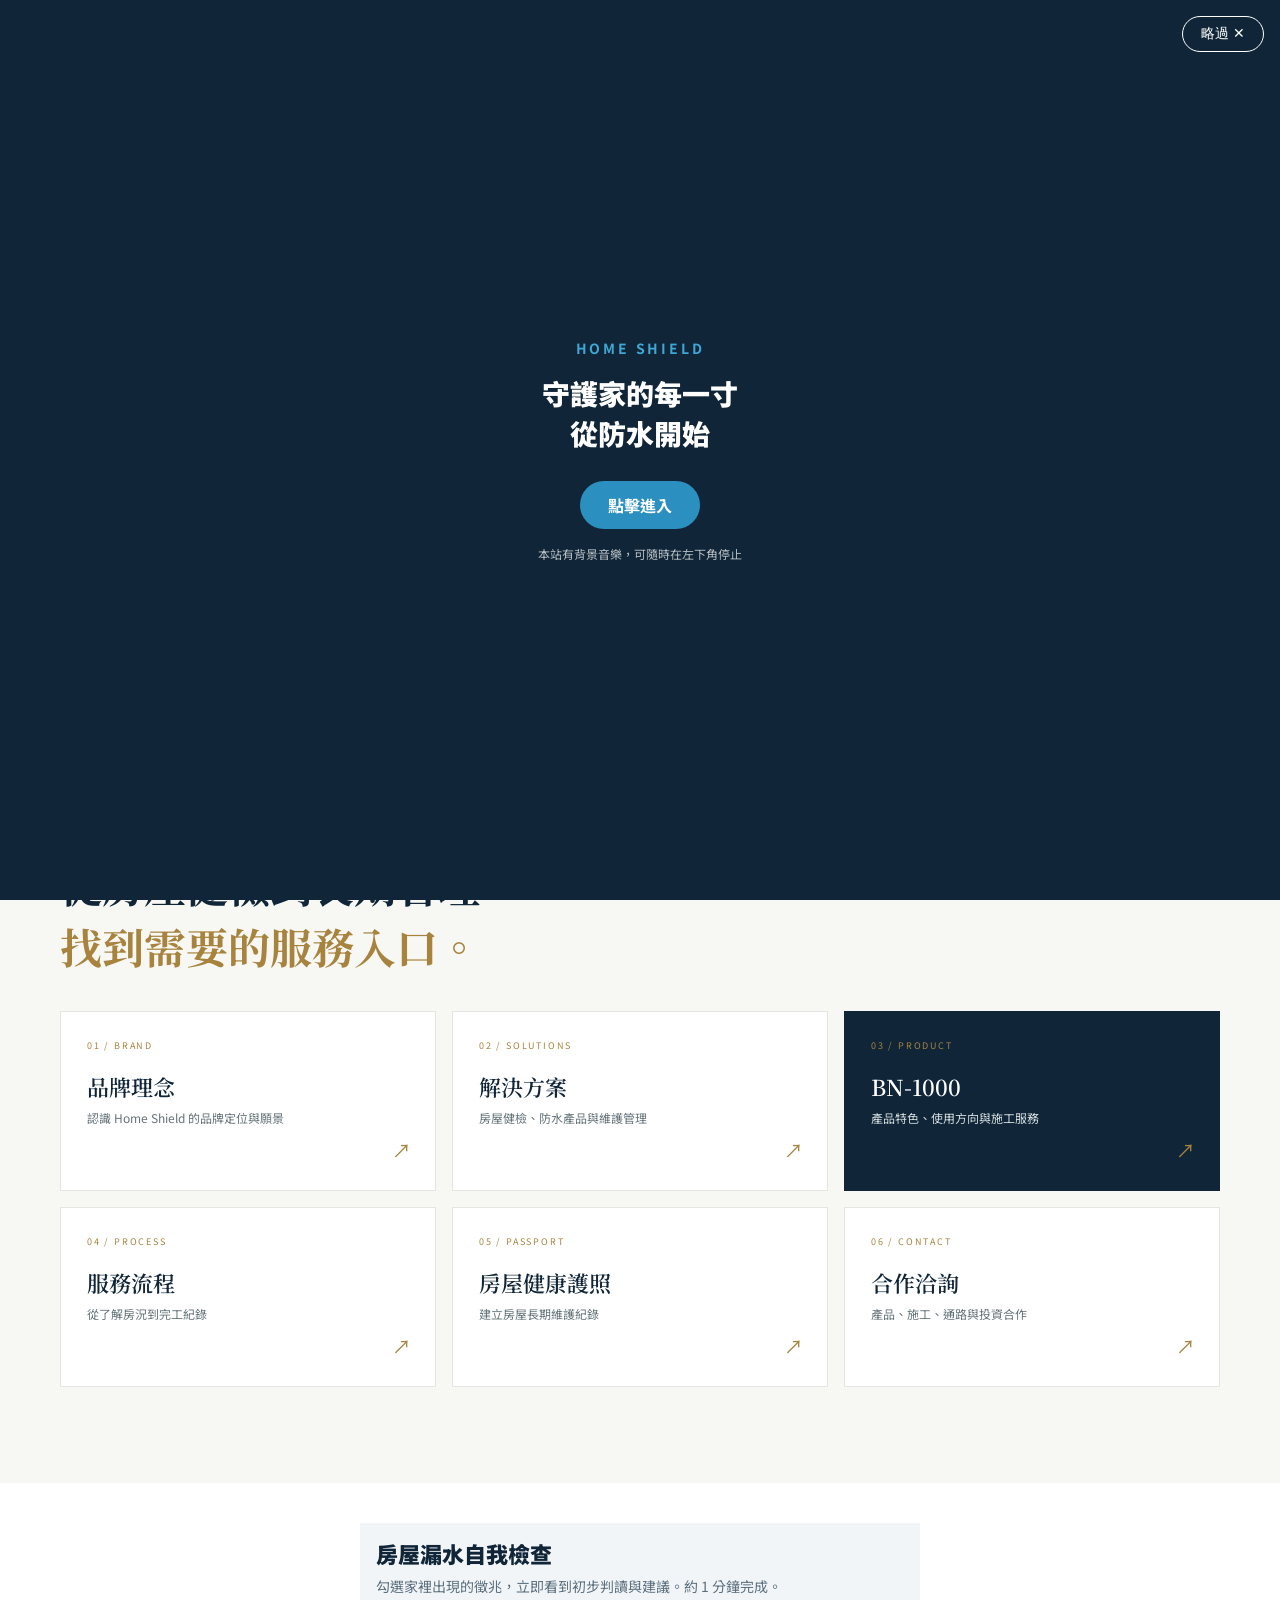
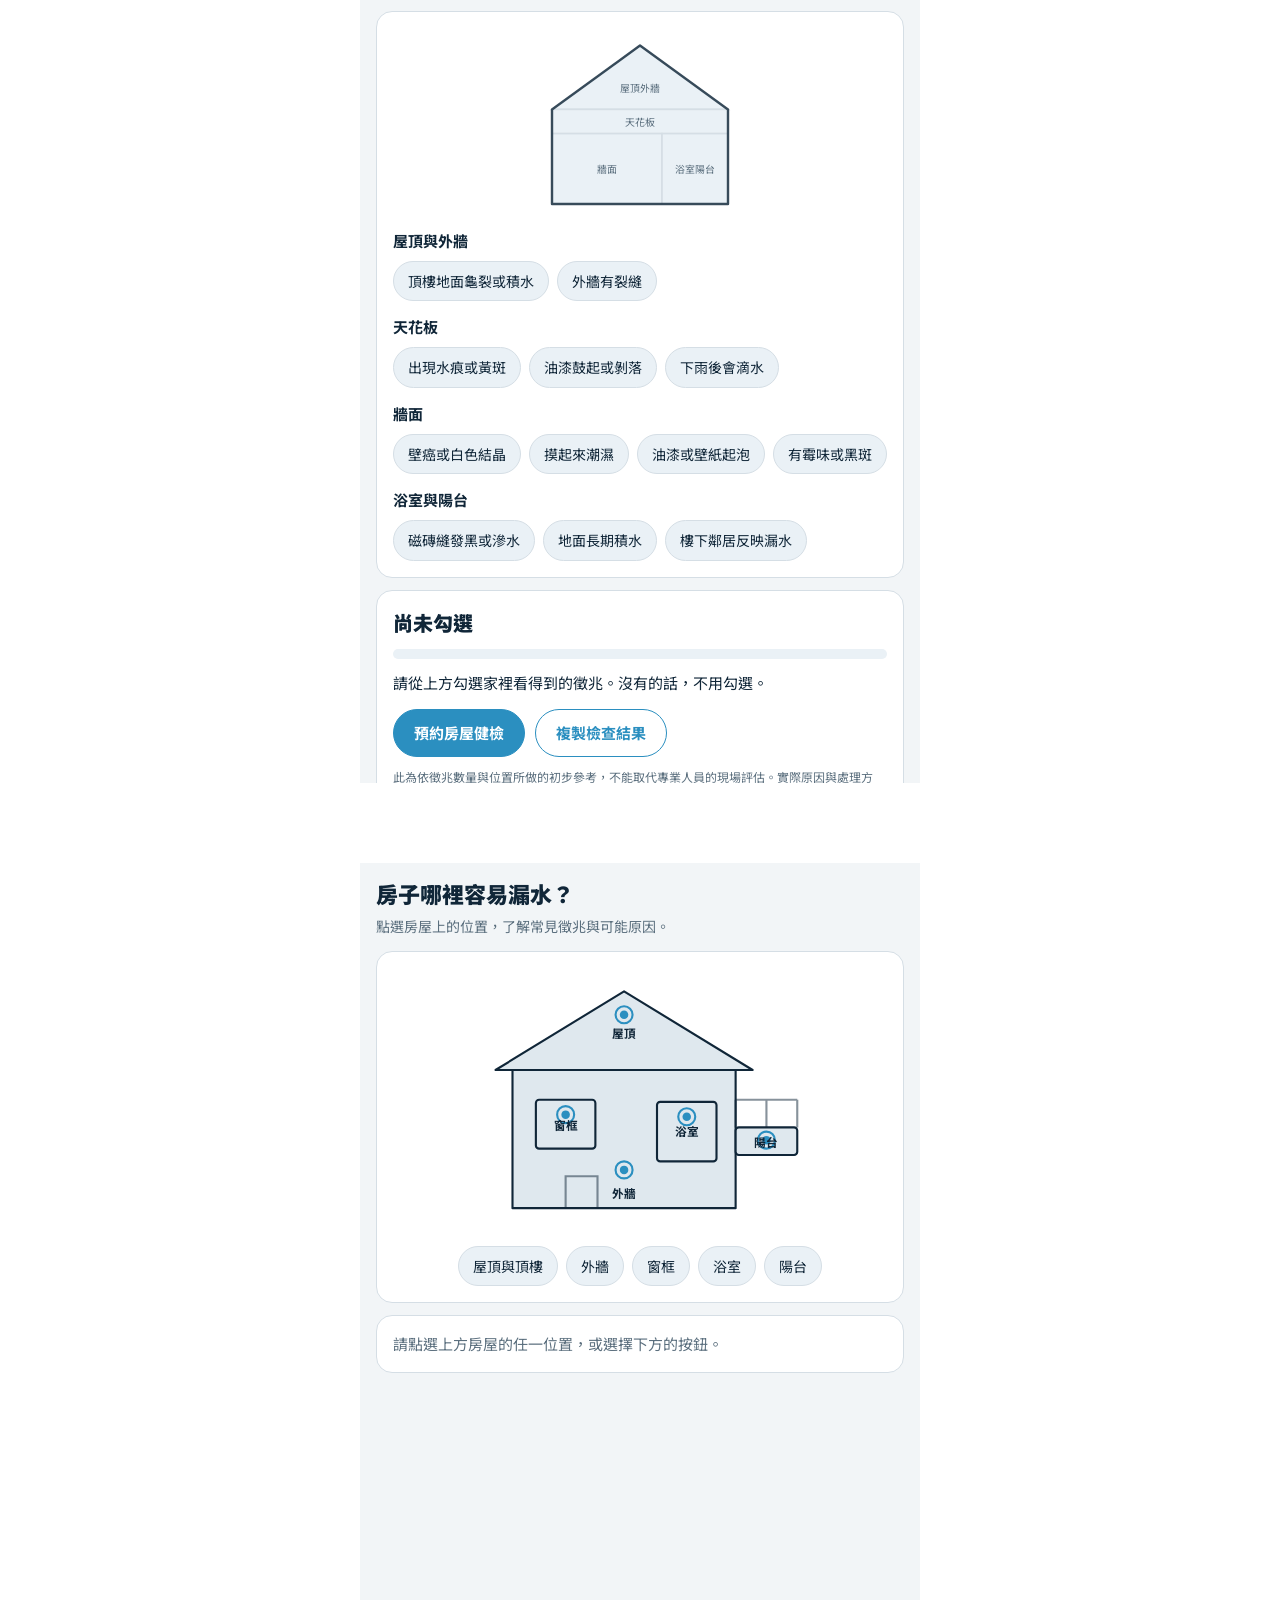
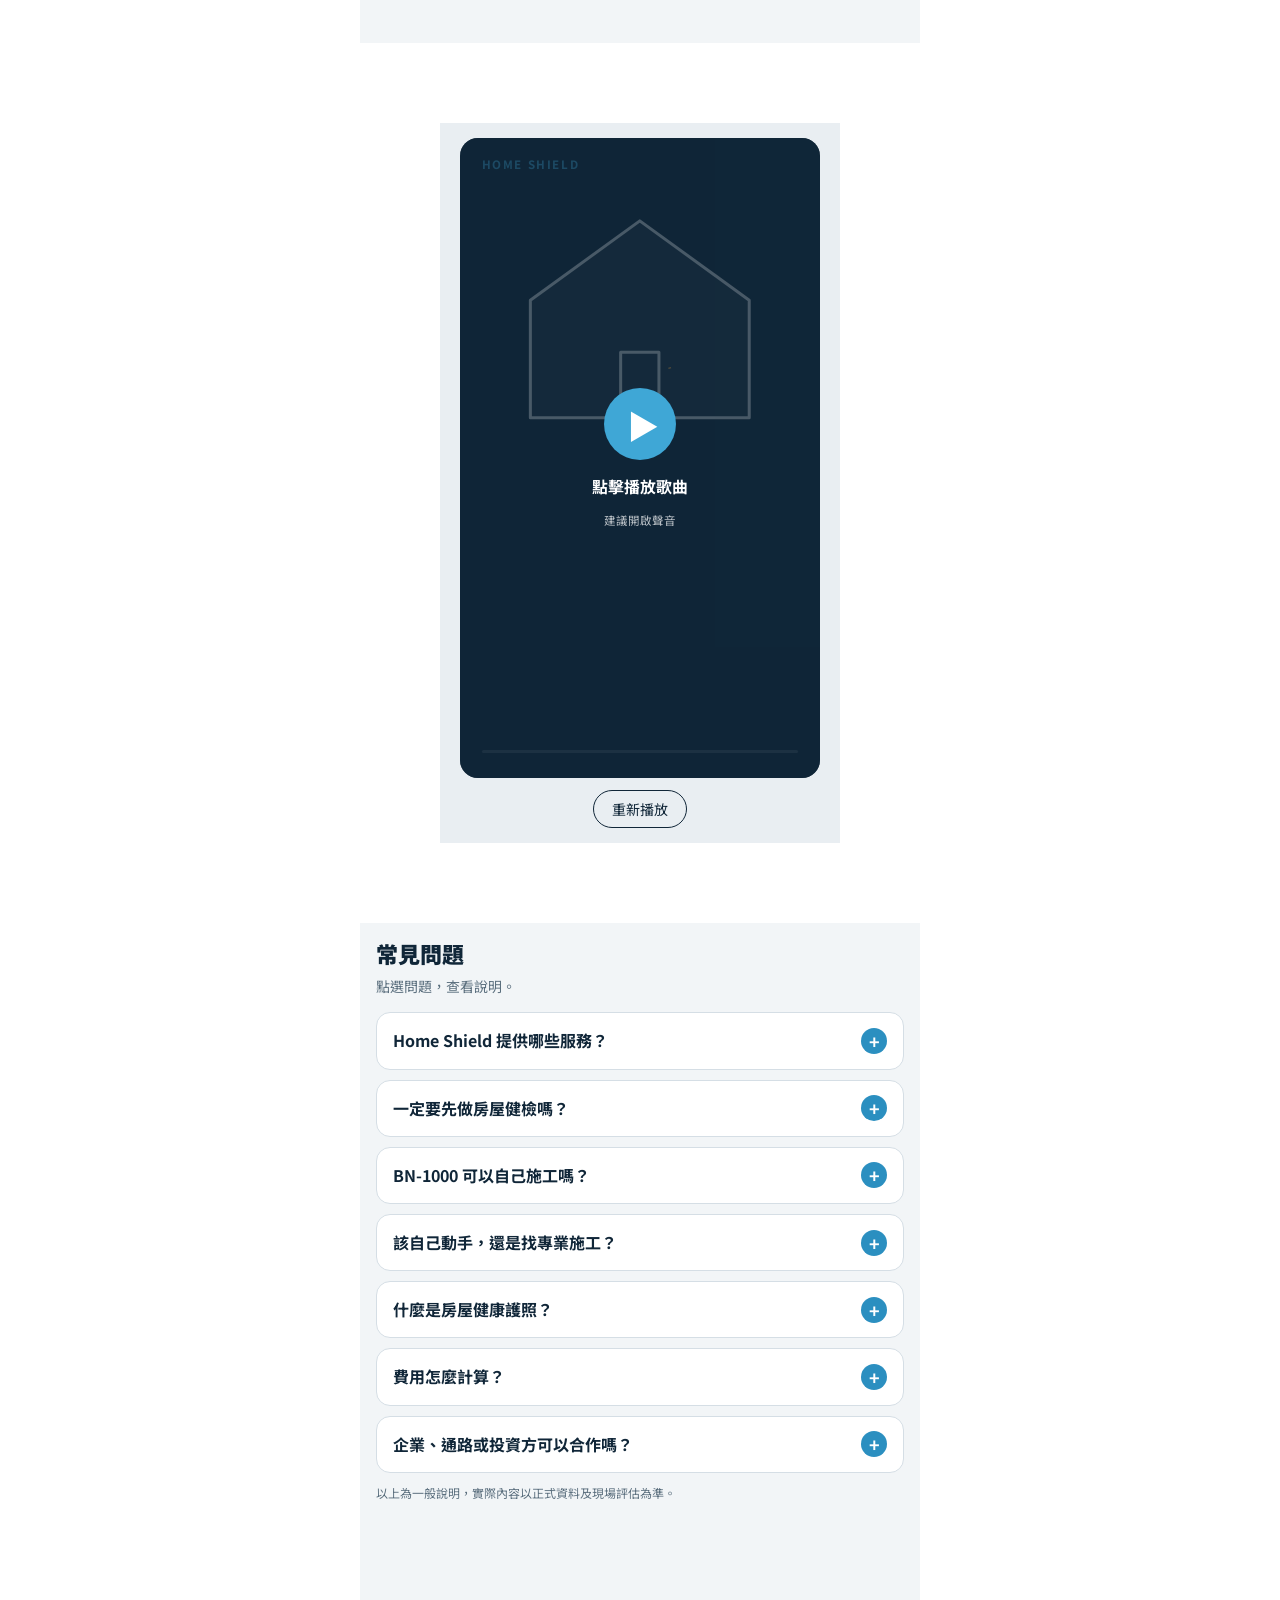
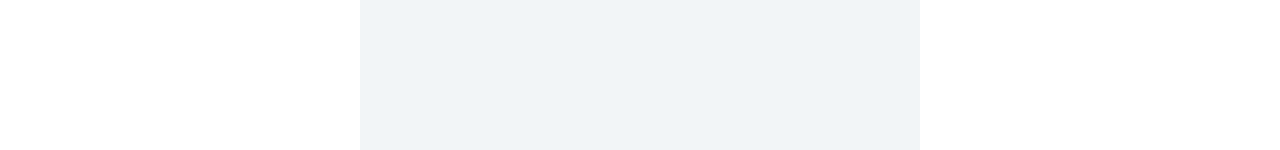
==== commit 30782564: "Update index.html" ====
--- a/index.html
+++ b/index.html
@@ -148,7 +148,9 @@
 <script>
 
 </script><section style="display:flex;justify-content:center;padding:40px 20px">
-  <iframe id="faq-frame" src="/faq.html?v=3" title="常見問題" style="border:0;width:100%;max-width:560px;height:560px"></iframe>
+  <iframe src="/song.html?v=3" title="漏水別拖啦｜Home Shield" style="border:0;width:100%;max-width:400px;height:720px"></iframe>
+</section><section style="display:flex;justify-content:center;padding:40px 20px">
+  <iframe id="faq-frame" src="/faq.html" title="常見問題" style="border:0;width:100%;max-width:560px;height:560px"></iframe>
 </section>
 <script>
 window.addEventListener('message',function(e){
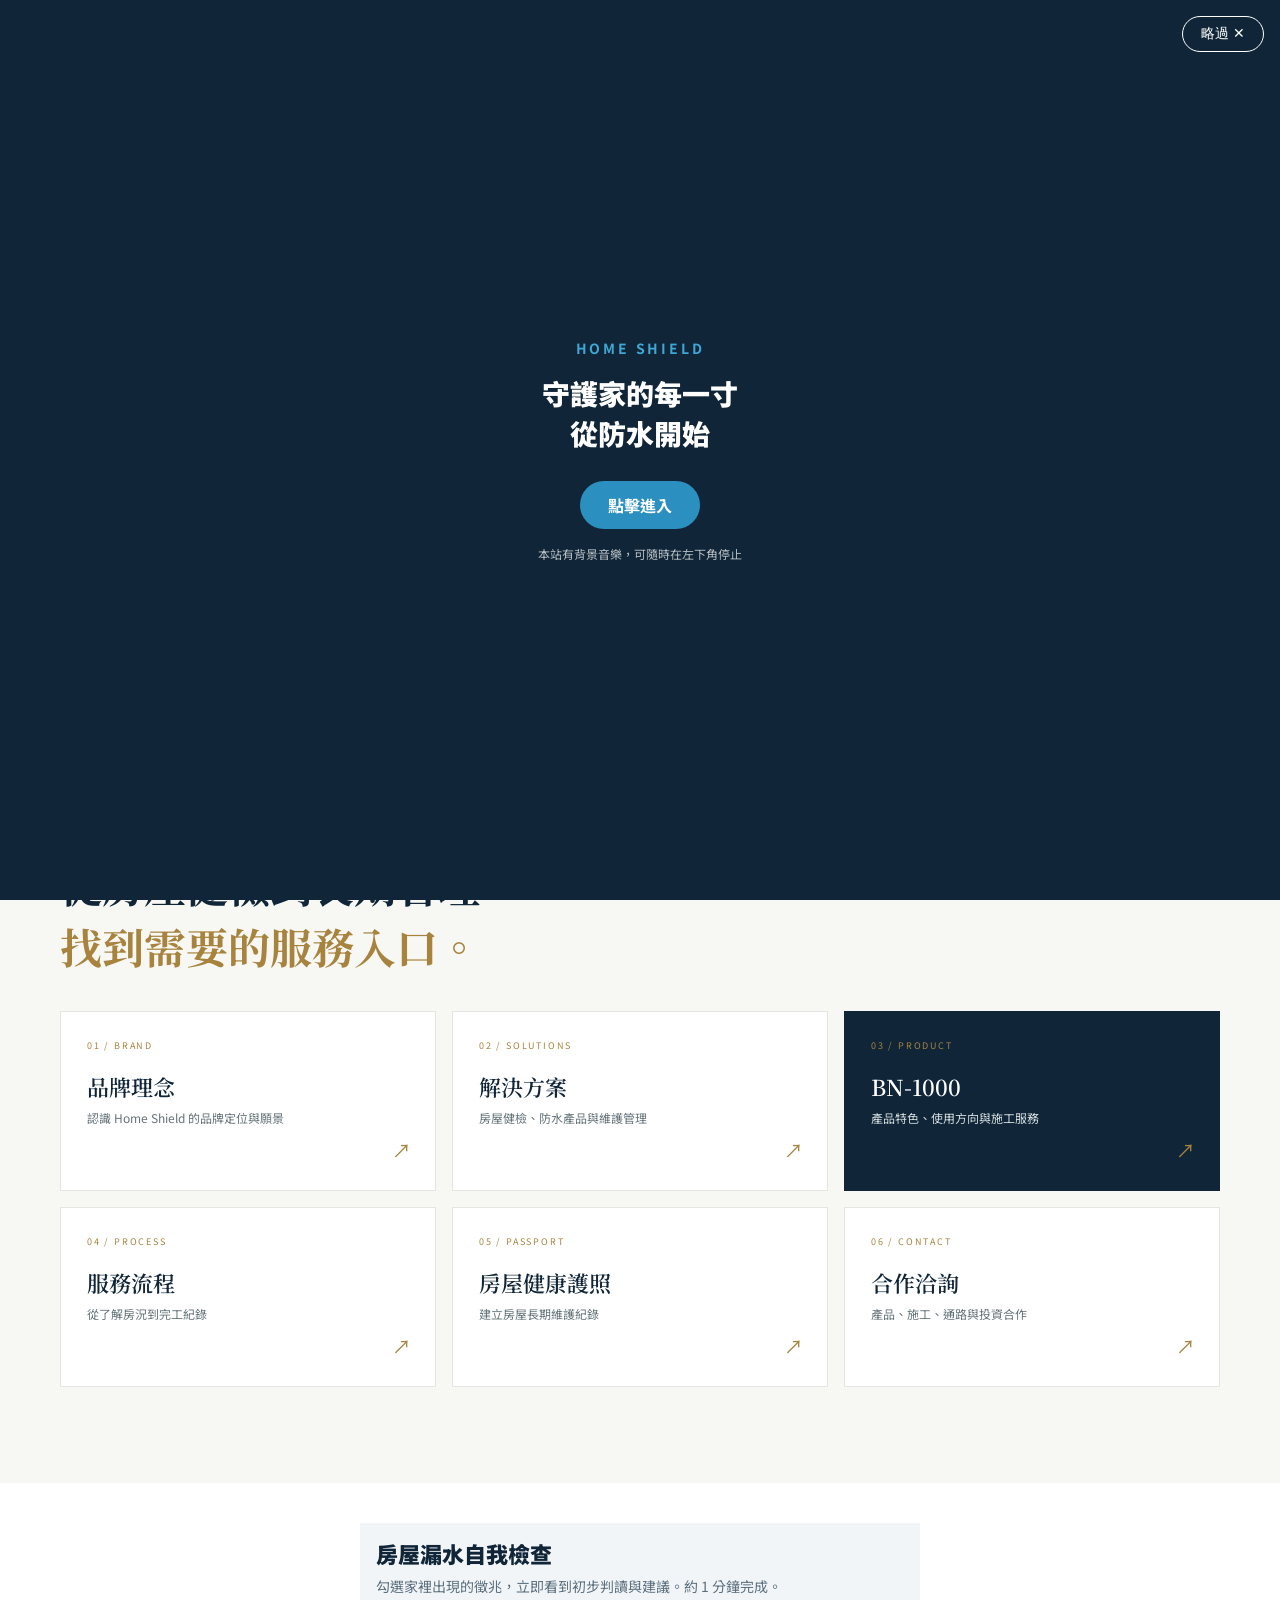
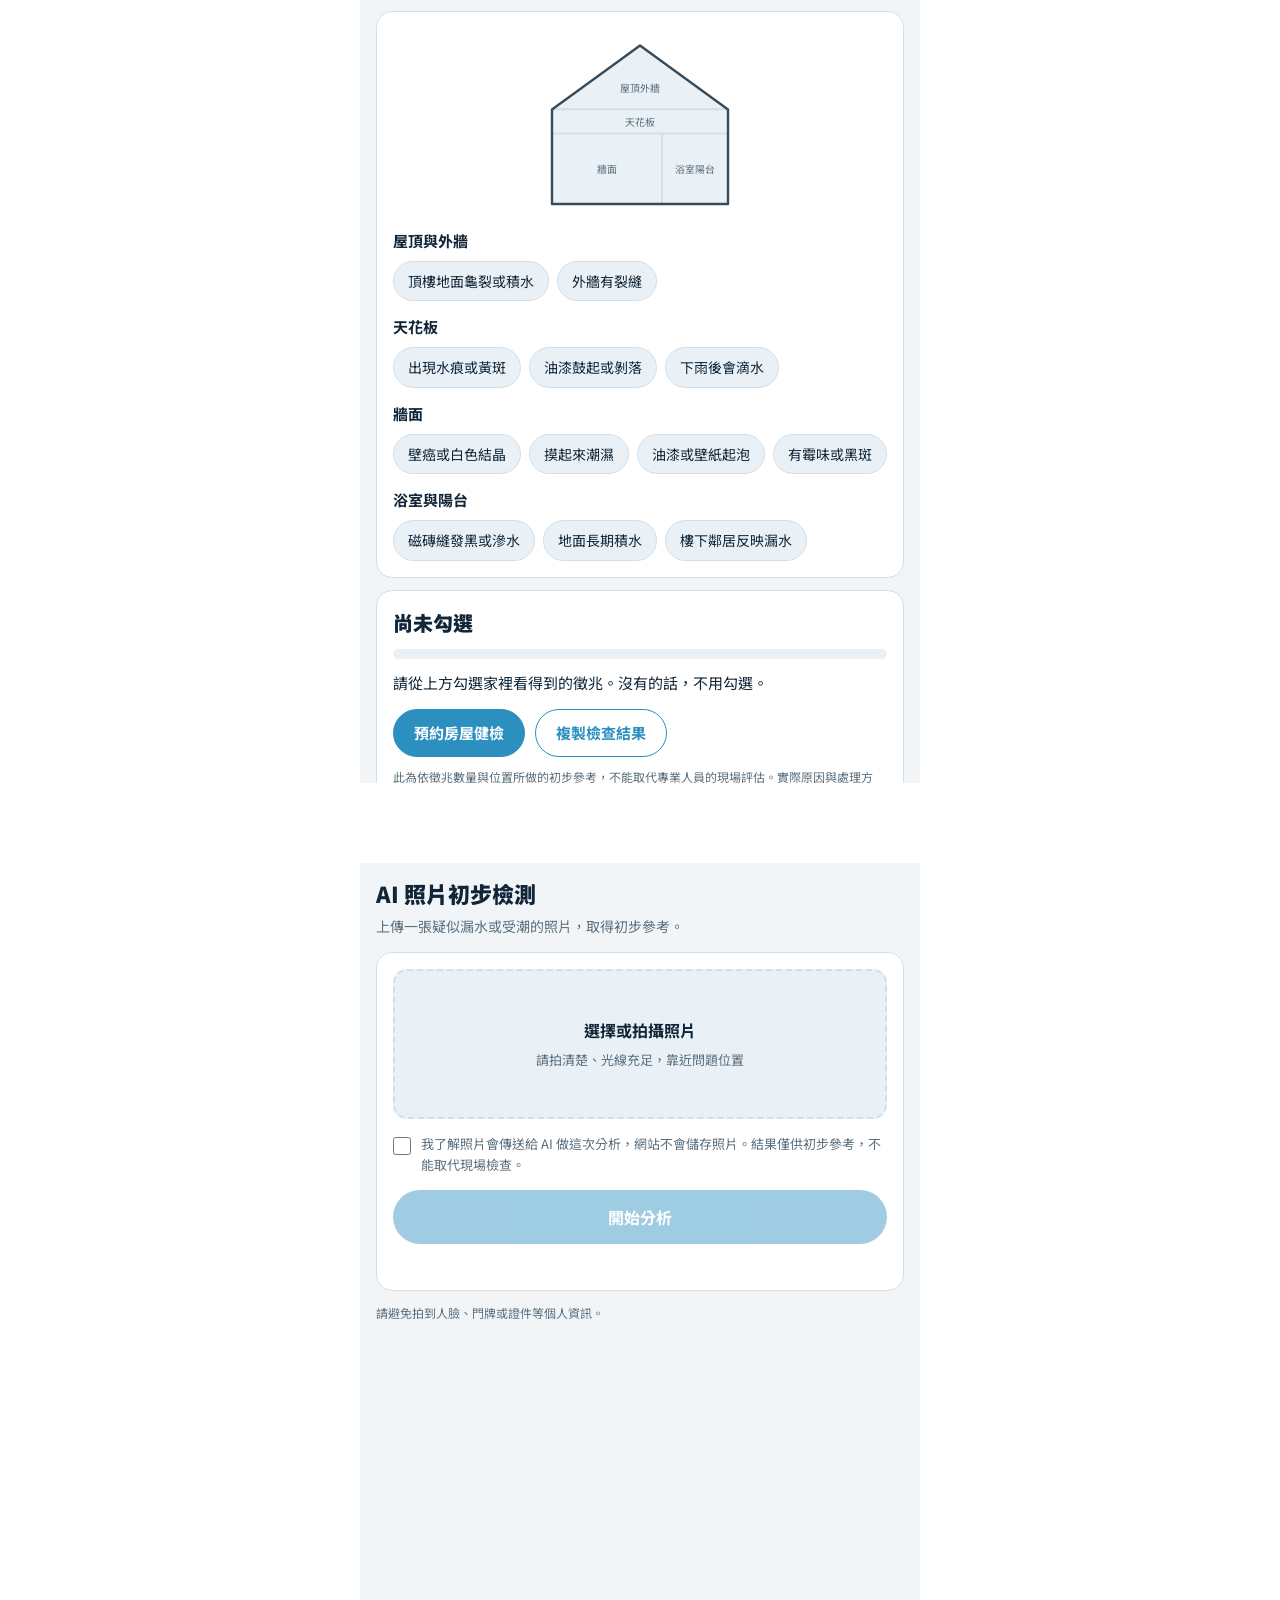
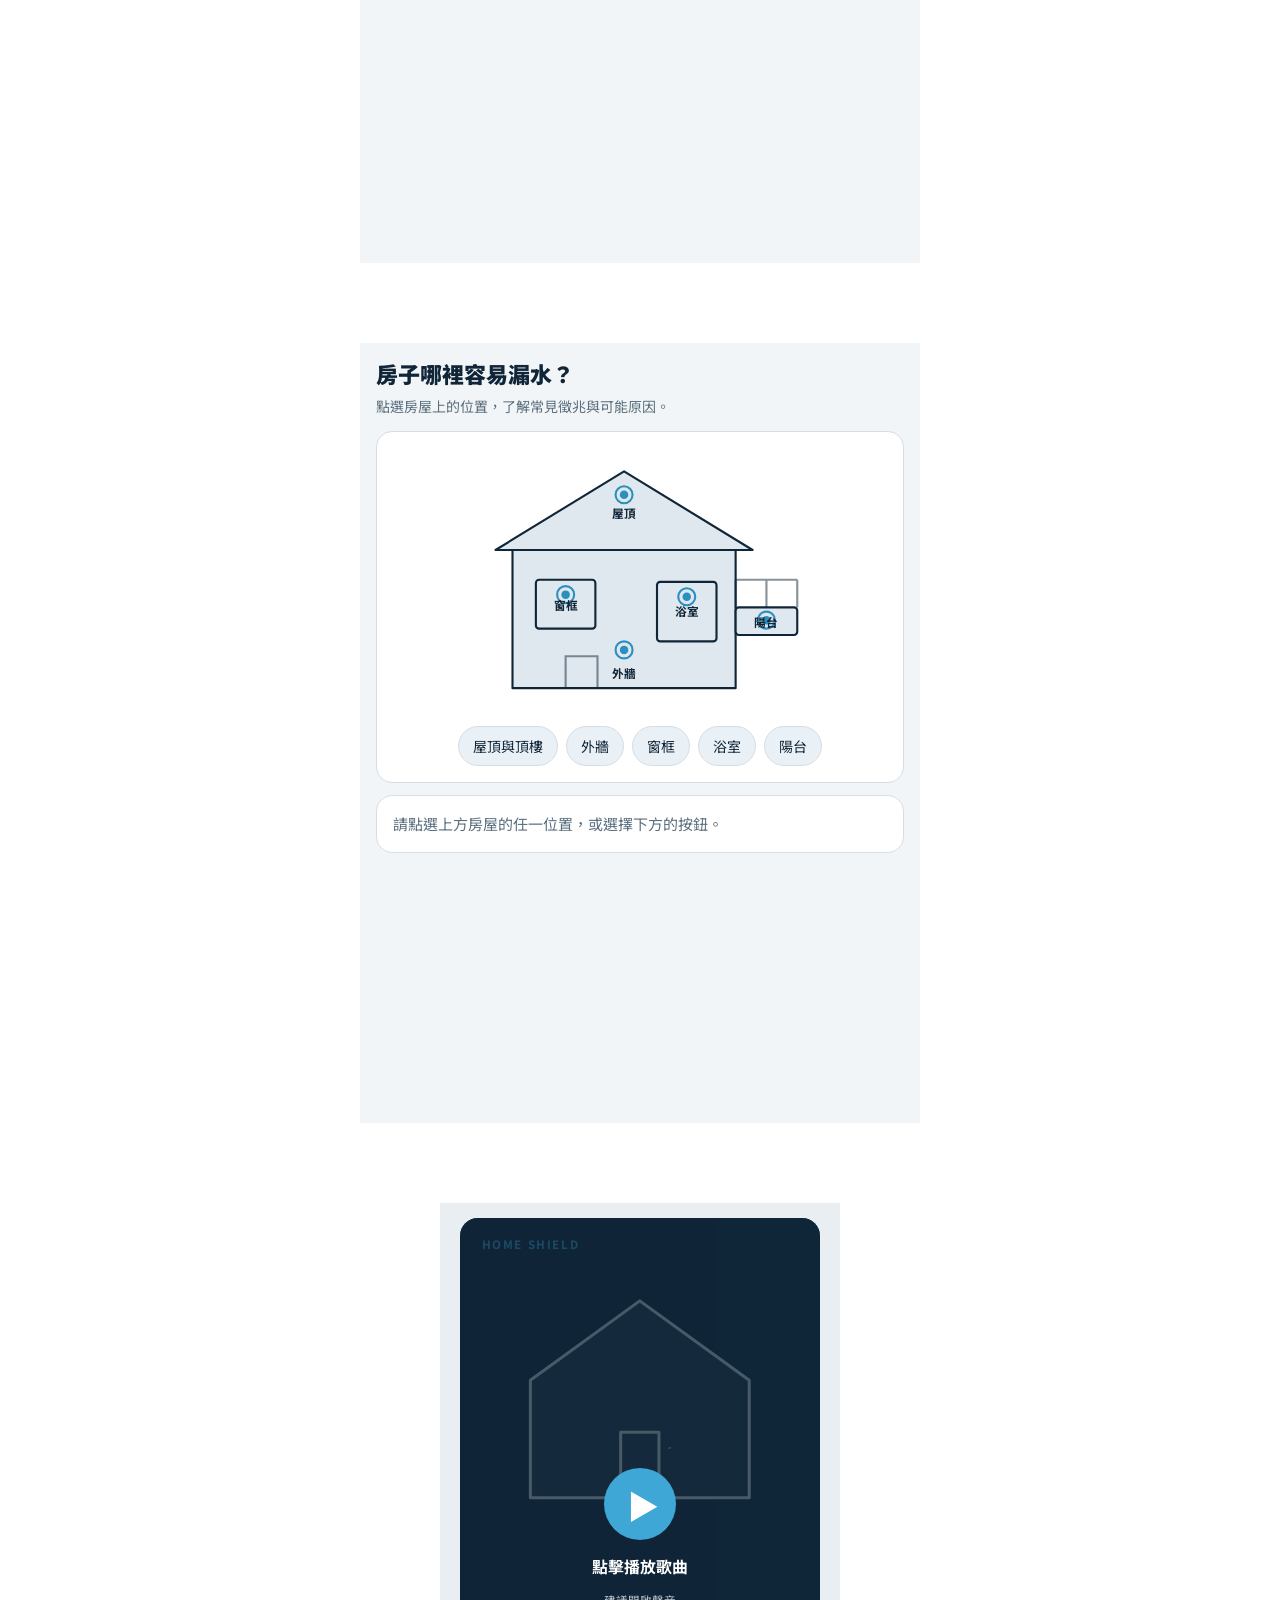
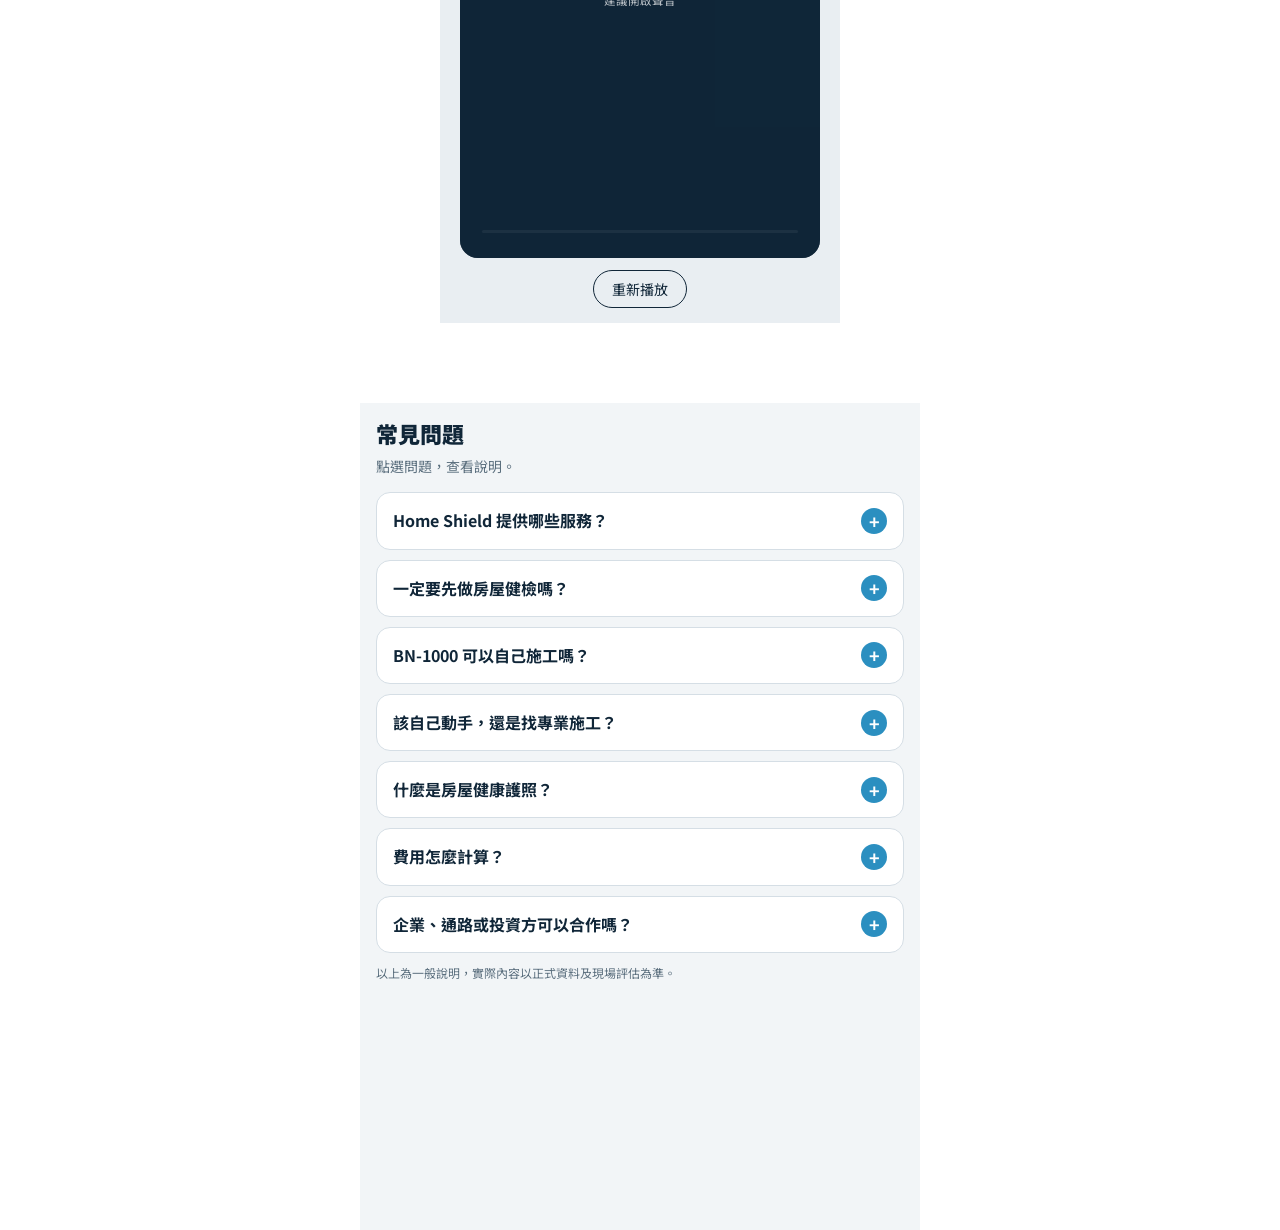
==== commit b14c9dac: "Update index.html" ====
--- a/index.html
+++ b/index.html
@@ -92,6 +92,8 @@
     </section><section style="display:flex;justify-content:center;padding:40px 20px">
   <iframe src="/check.html" title="房屋漏水自我檢查" loading="lazy" style="border:0;width:100%;max-width:560px;height:860px"></iframe>
 </section><section style="display:flex;justify-content:center;padding:40px 20px">
+  <iframe src="/ai-check.html" title="AI 照片初步檢測" loading="lazy" style="border:0;width:100%;max-width:560px;height:1000px"></iframe>
+</section><section style="display:flex;justify-content:center;padding:40px 20px">
   
   <iframe src="/map.html" title="房屋漏水位置圖" loading="lazy" style="border:0;width:100%;max-width:560px;height:780px"></iframe>
 </section>
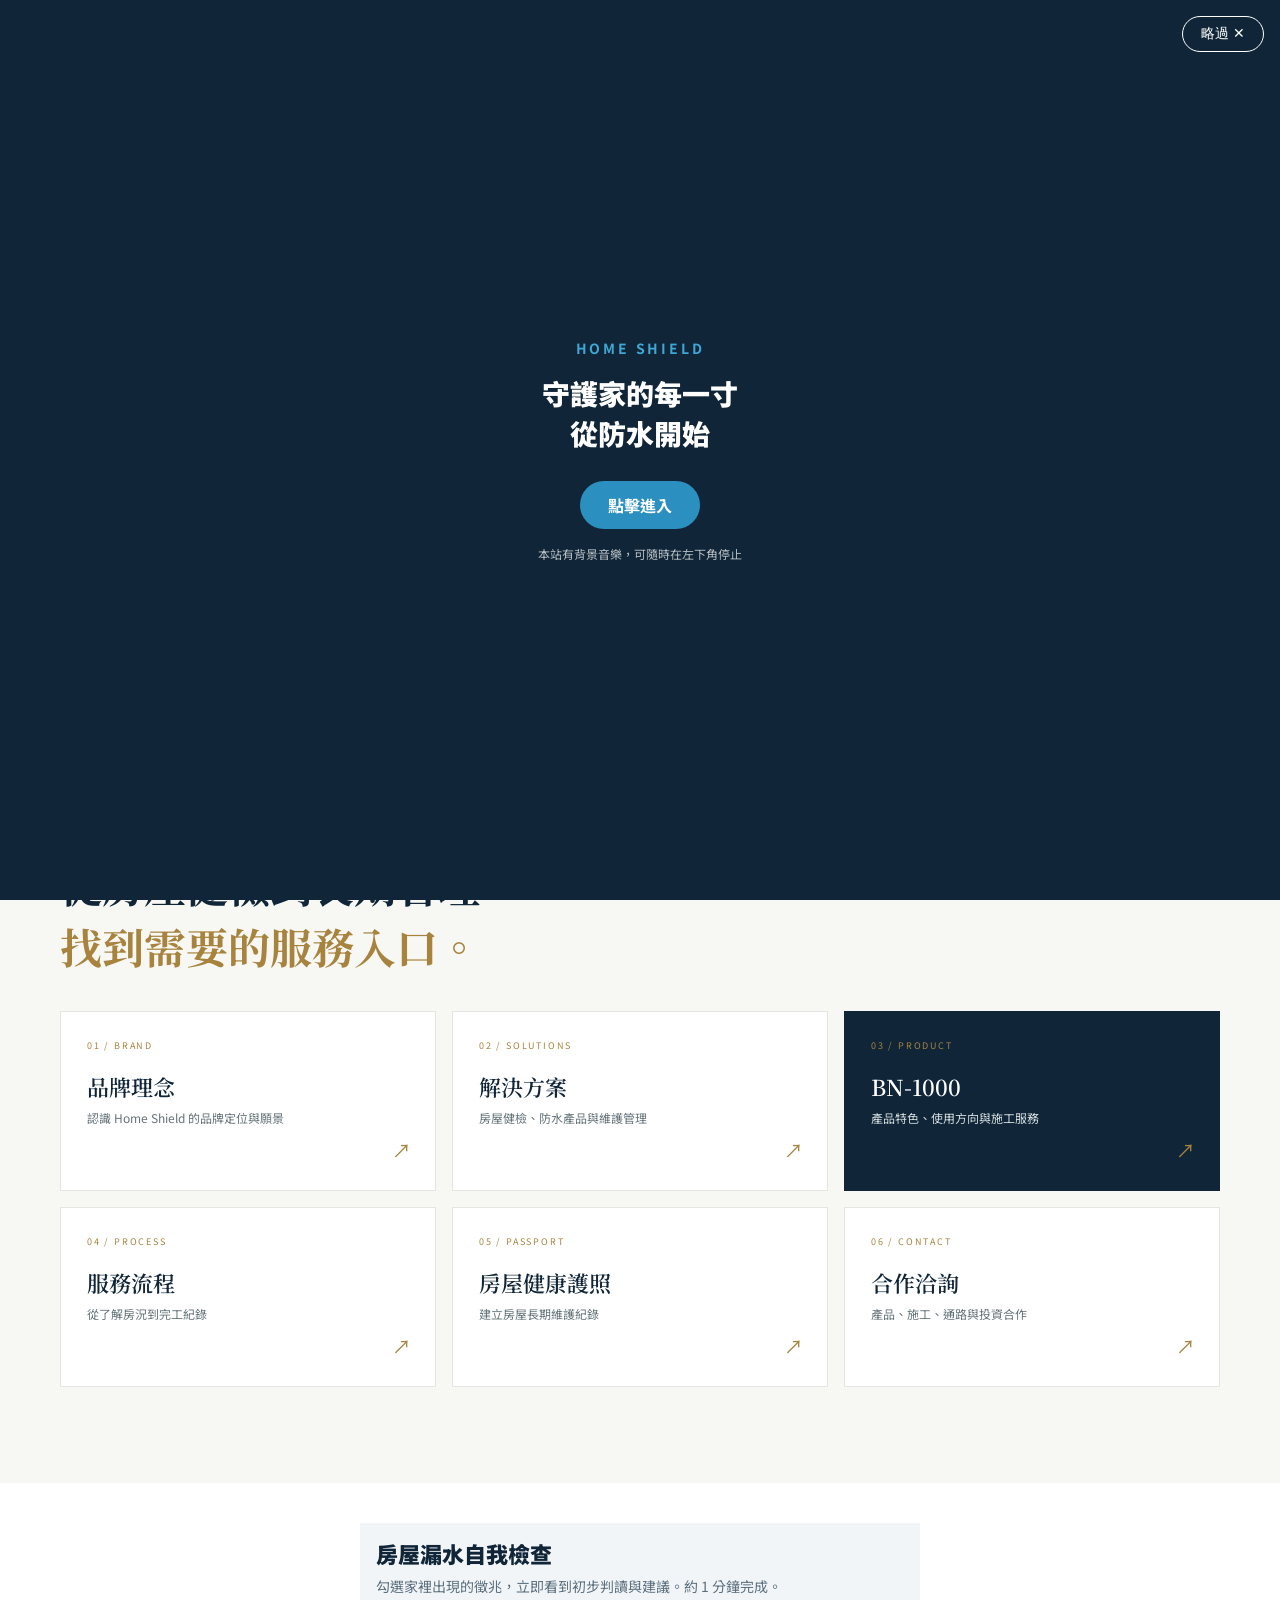
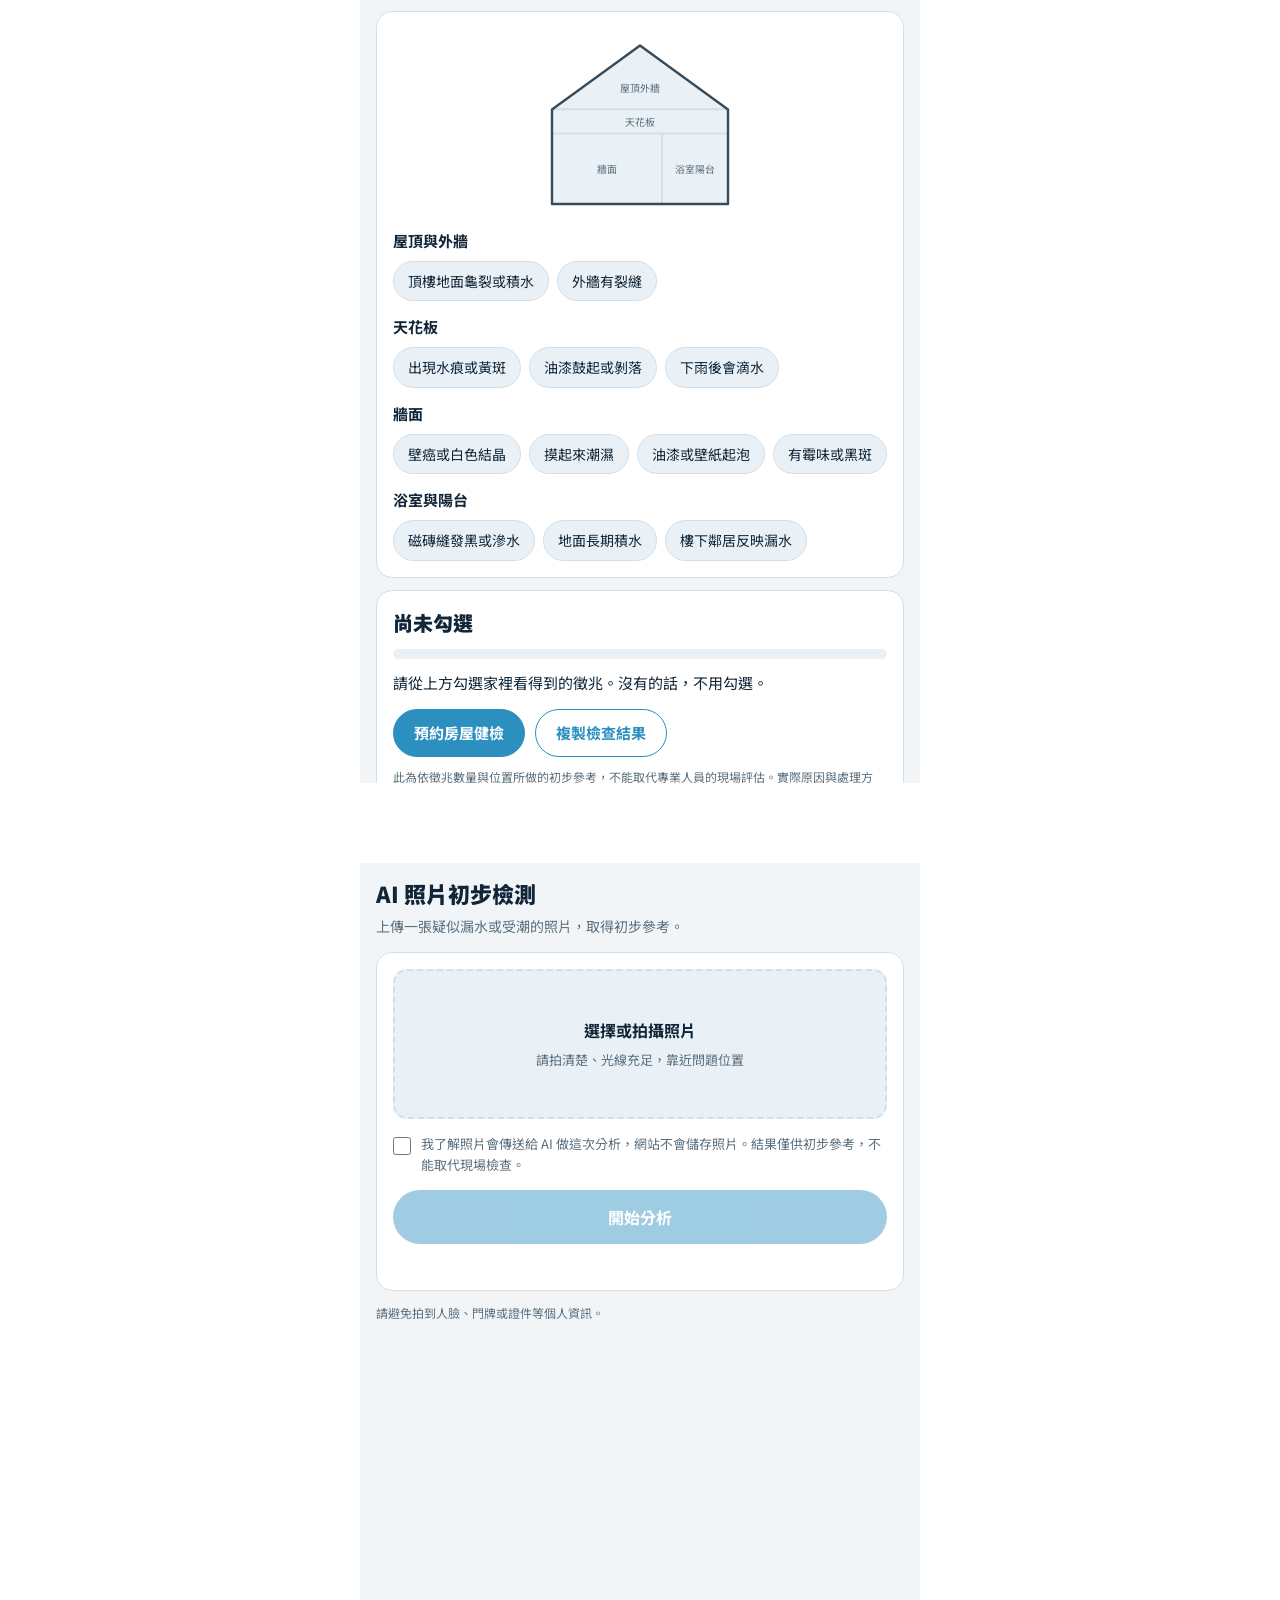
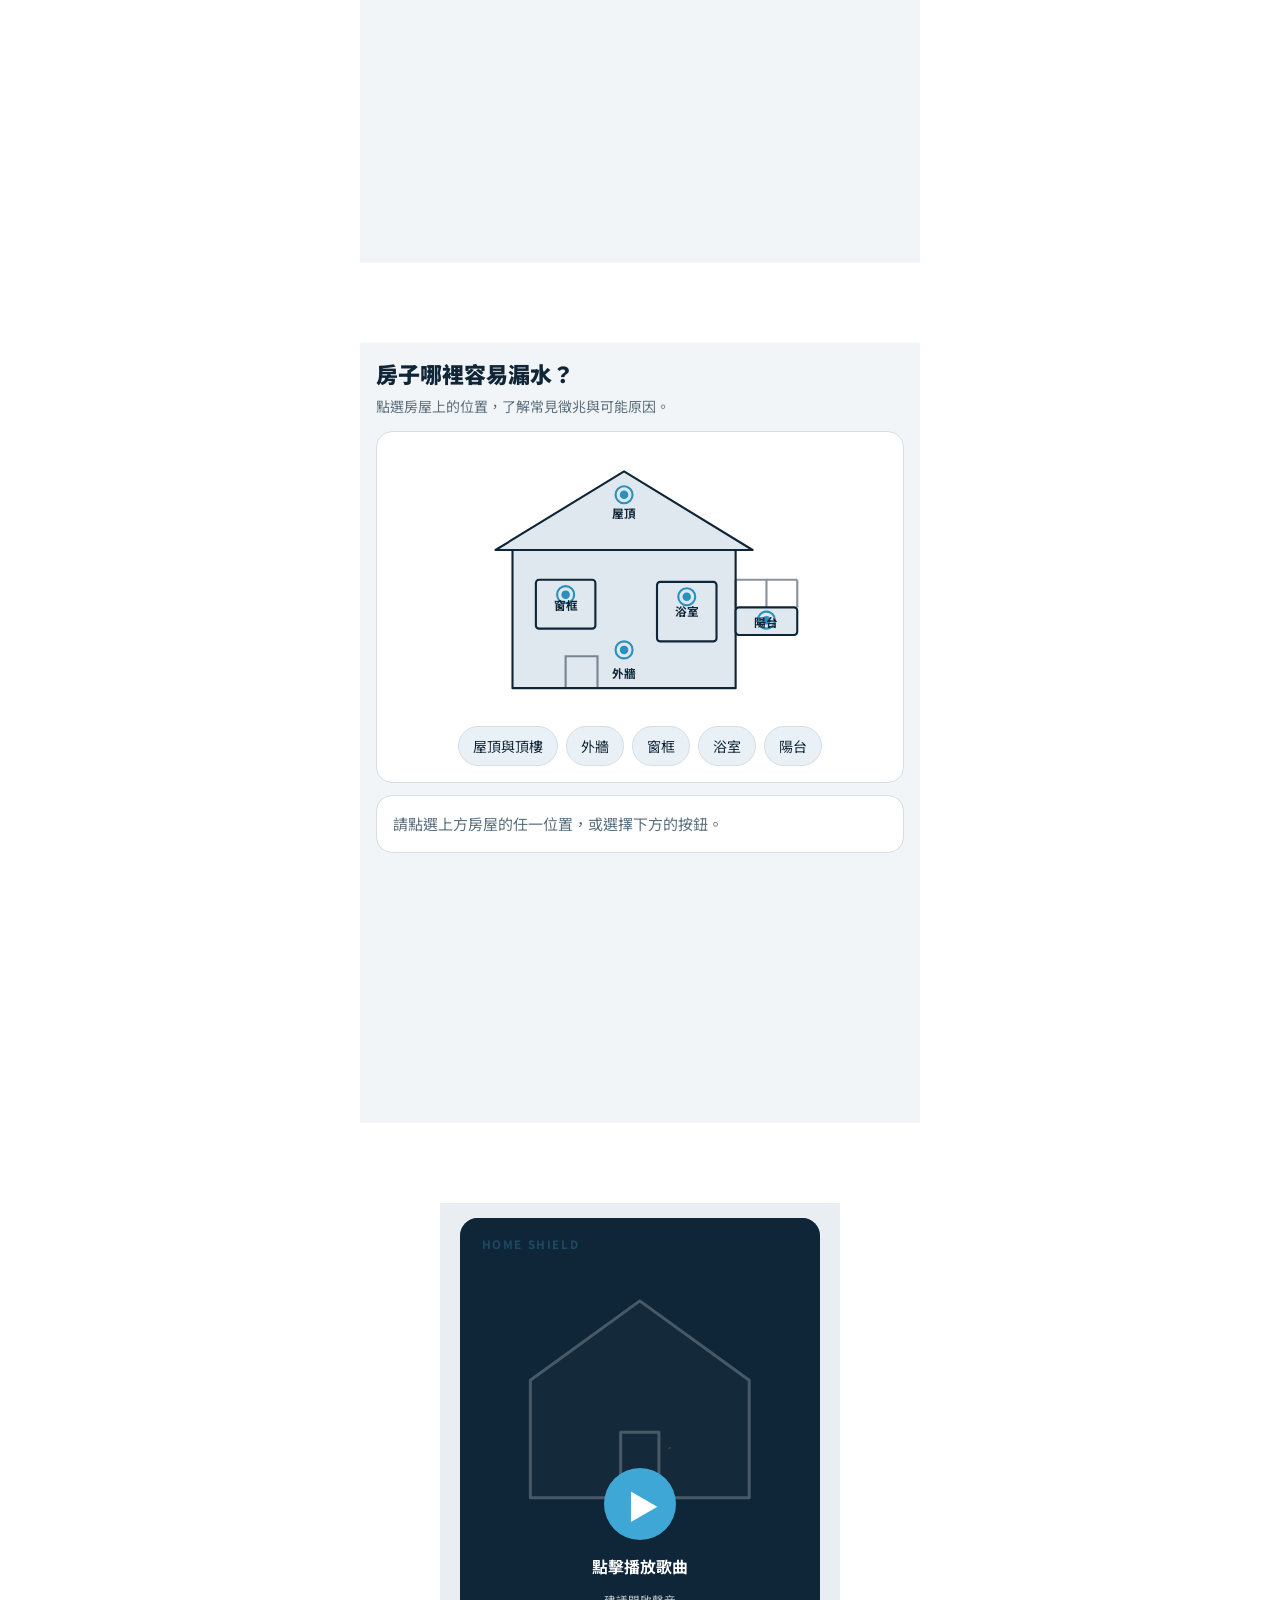
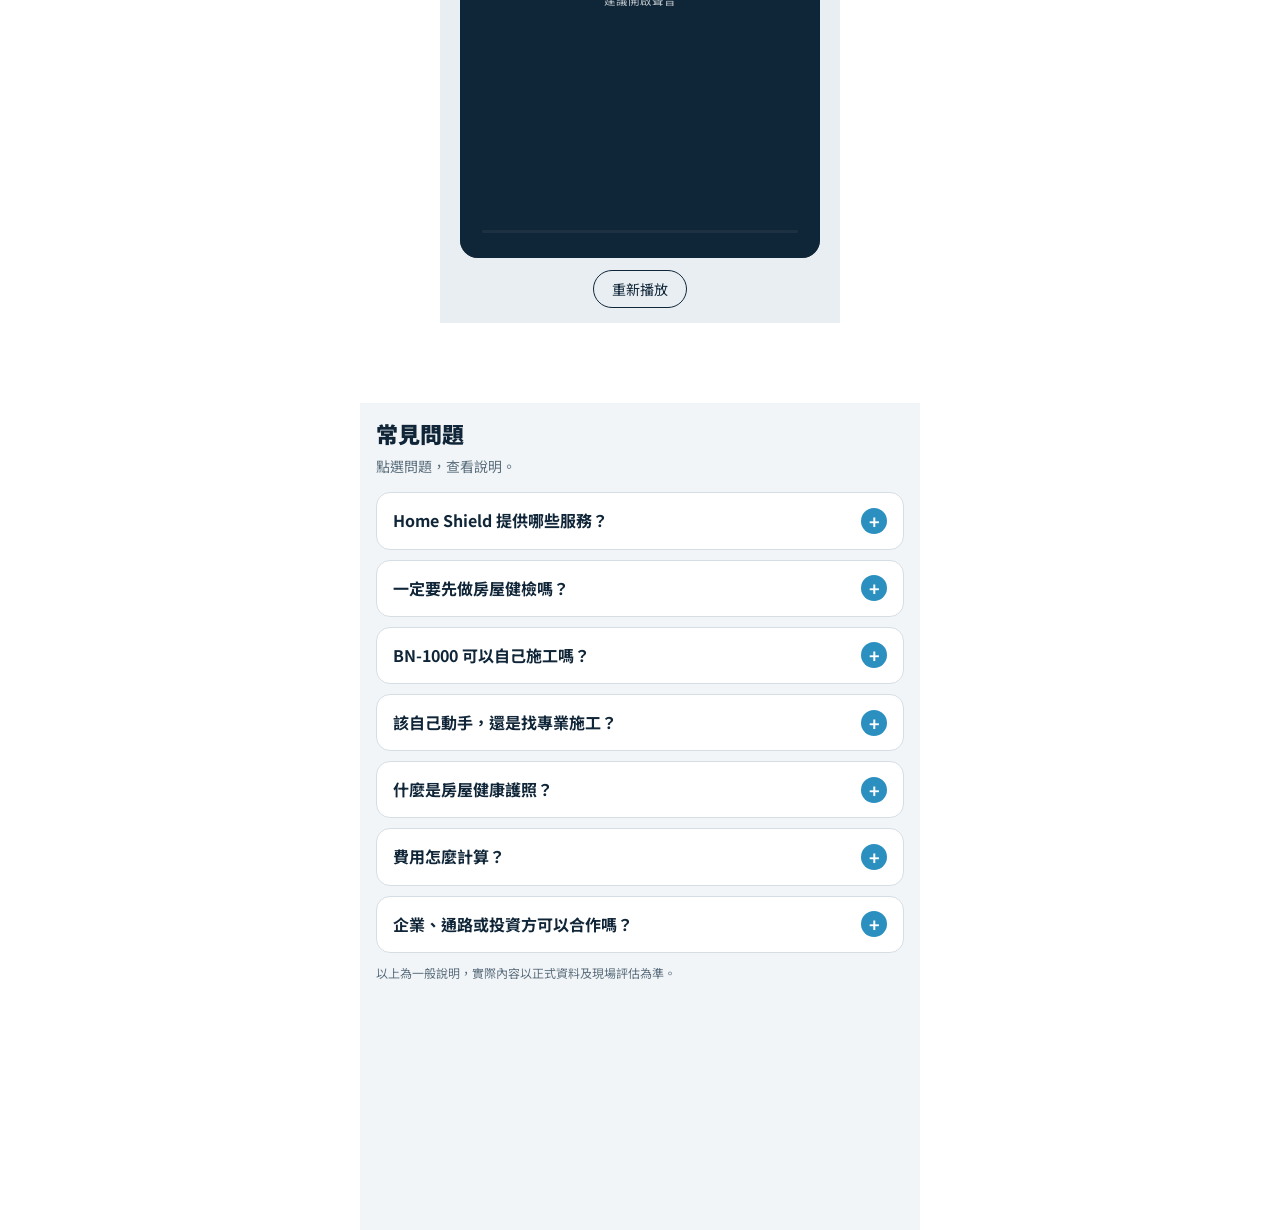
==== commit f45eb105: "Update index.html" ====
--- a/index.html
+++ b/index.html
@@ -27,7 +27,7 @@
         <div class="hero-copy">
           <p class="eyebrow"><span></span> A BETTER WAY TO CARE FOR YOUR HOME</p>
           <h1>守護家的每一寸，<br><em>從防水開始。</em></h1>
-          <p class="hero-description">從房屋健檢、防水產品到施工服務，<br class="desktop">讓房屋維護更有方向，讓每一次處理都有依據。</p>
+          <p class="hero-description">從房屋健檢、防水產品到施工服務，<br class="desktop">讓房屋維護更有方向，讓每一次處理都有依據。<br>先檢測，再預防；輕微狀況，不必大拆大修。</p>
           <div class="hero-actions">
             <a class="button button-gold" href="#solutions">探索解決方案 <span>↗</span></a>
             <a class="button button-light" href="#contact">預約合作洽詢</a>
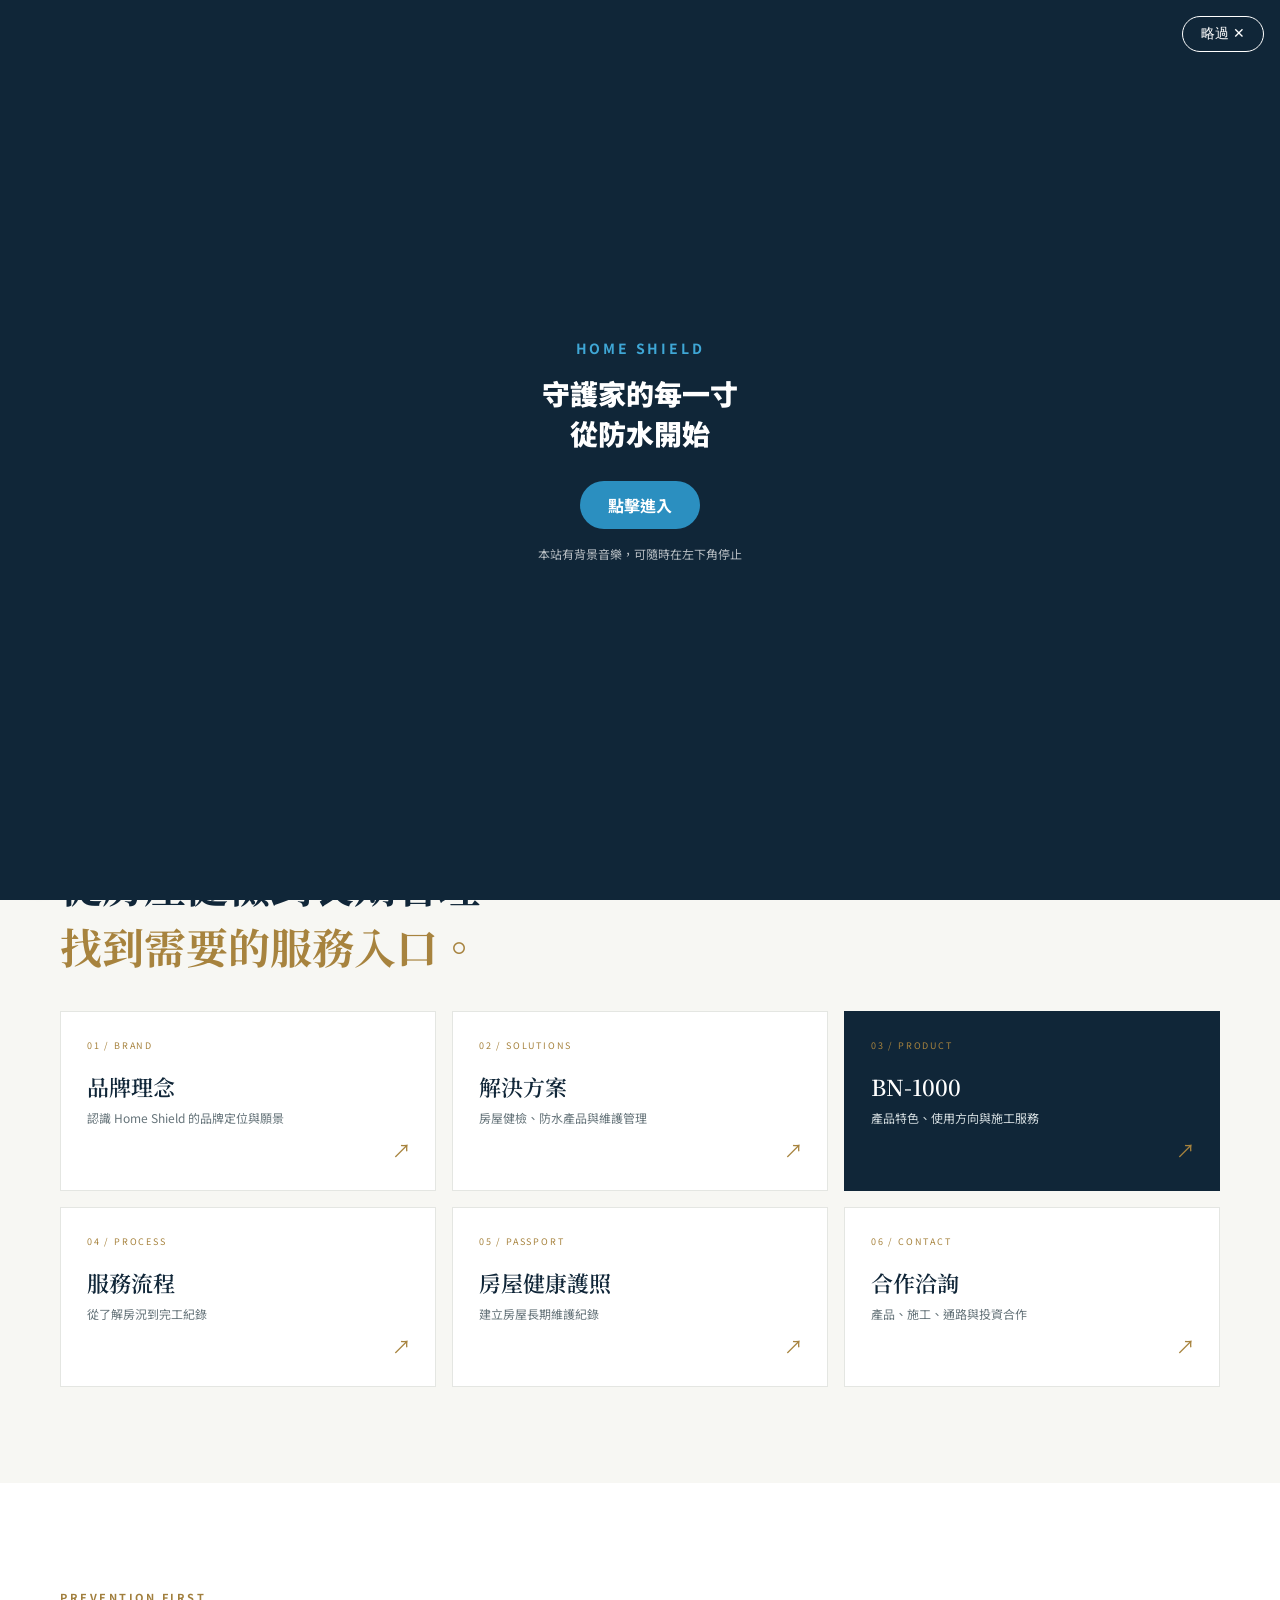
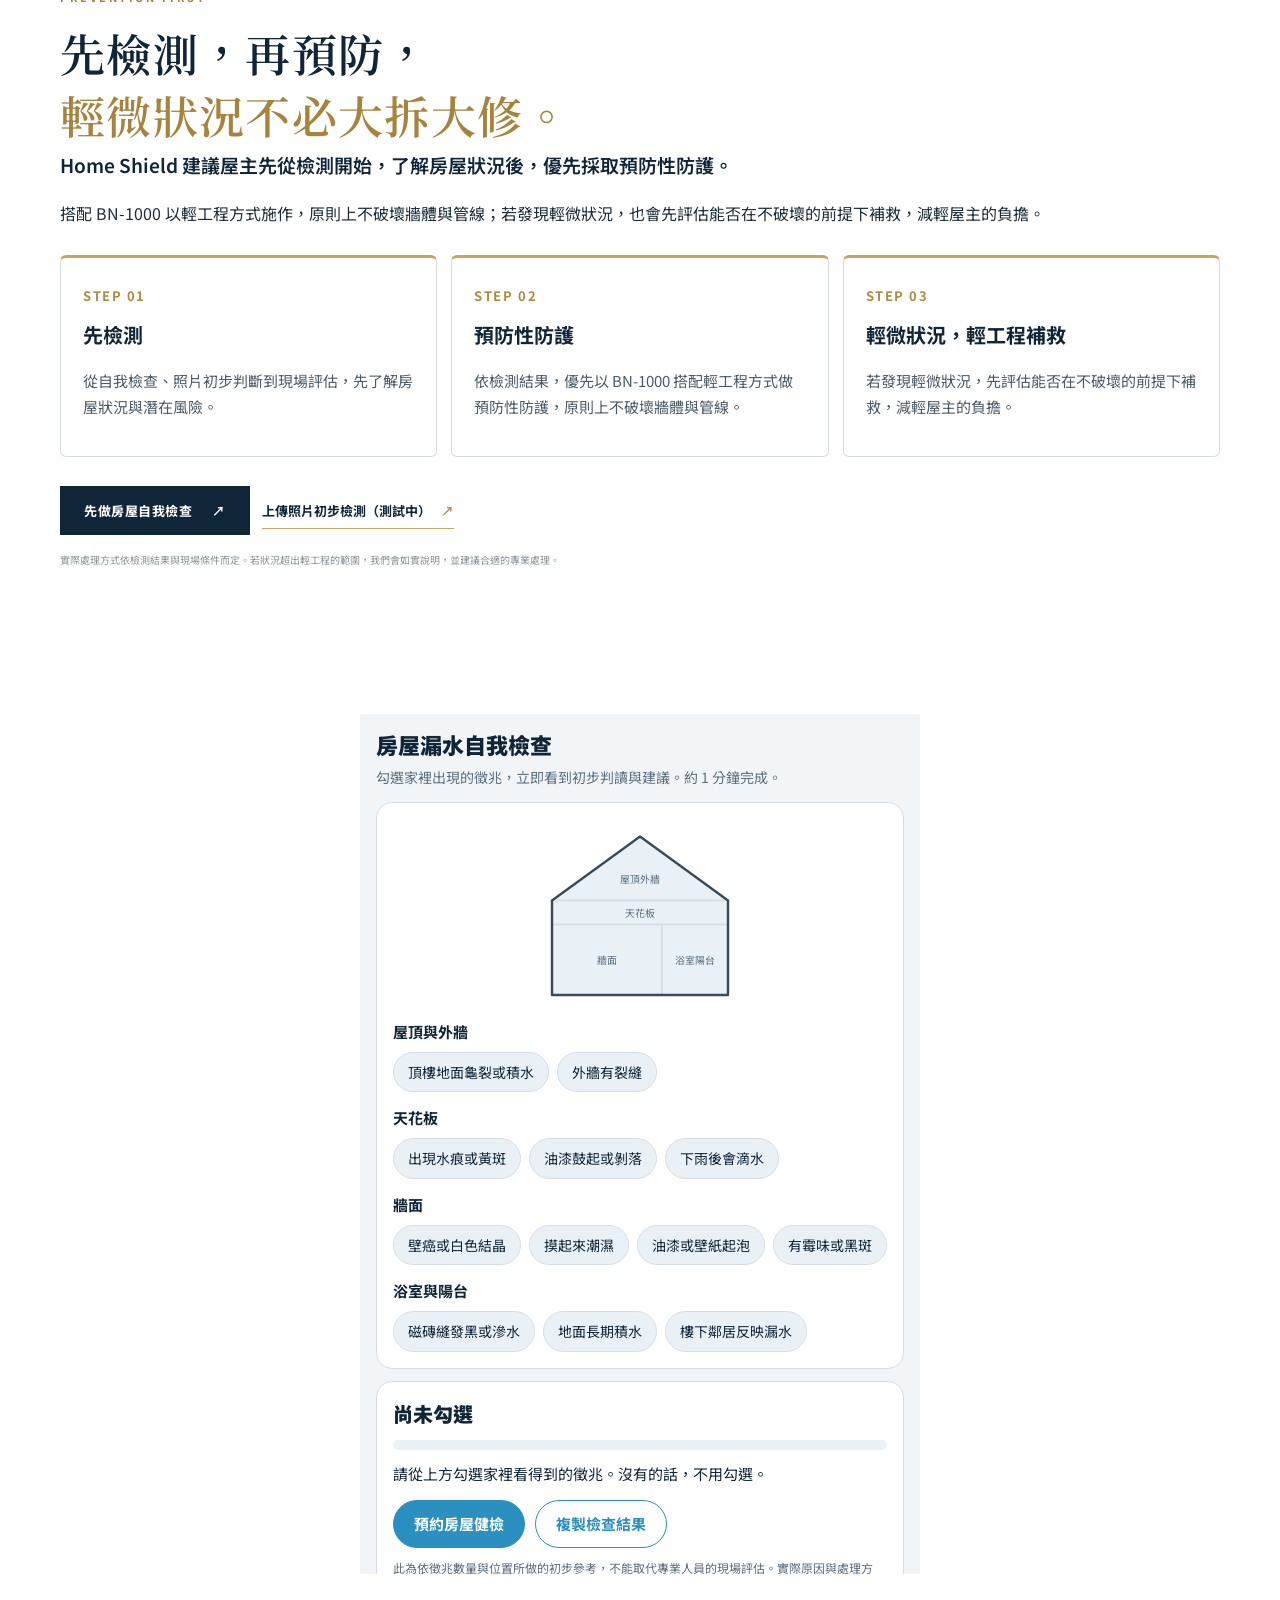
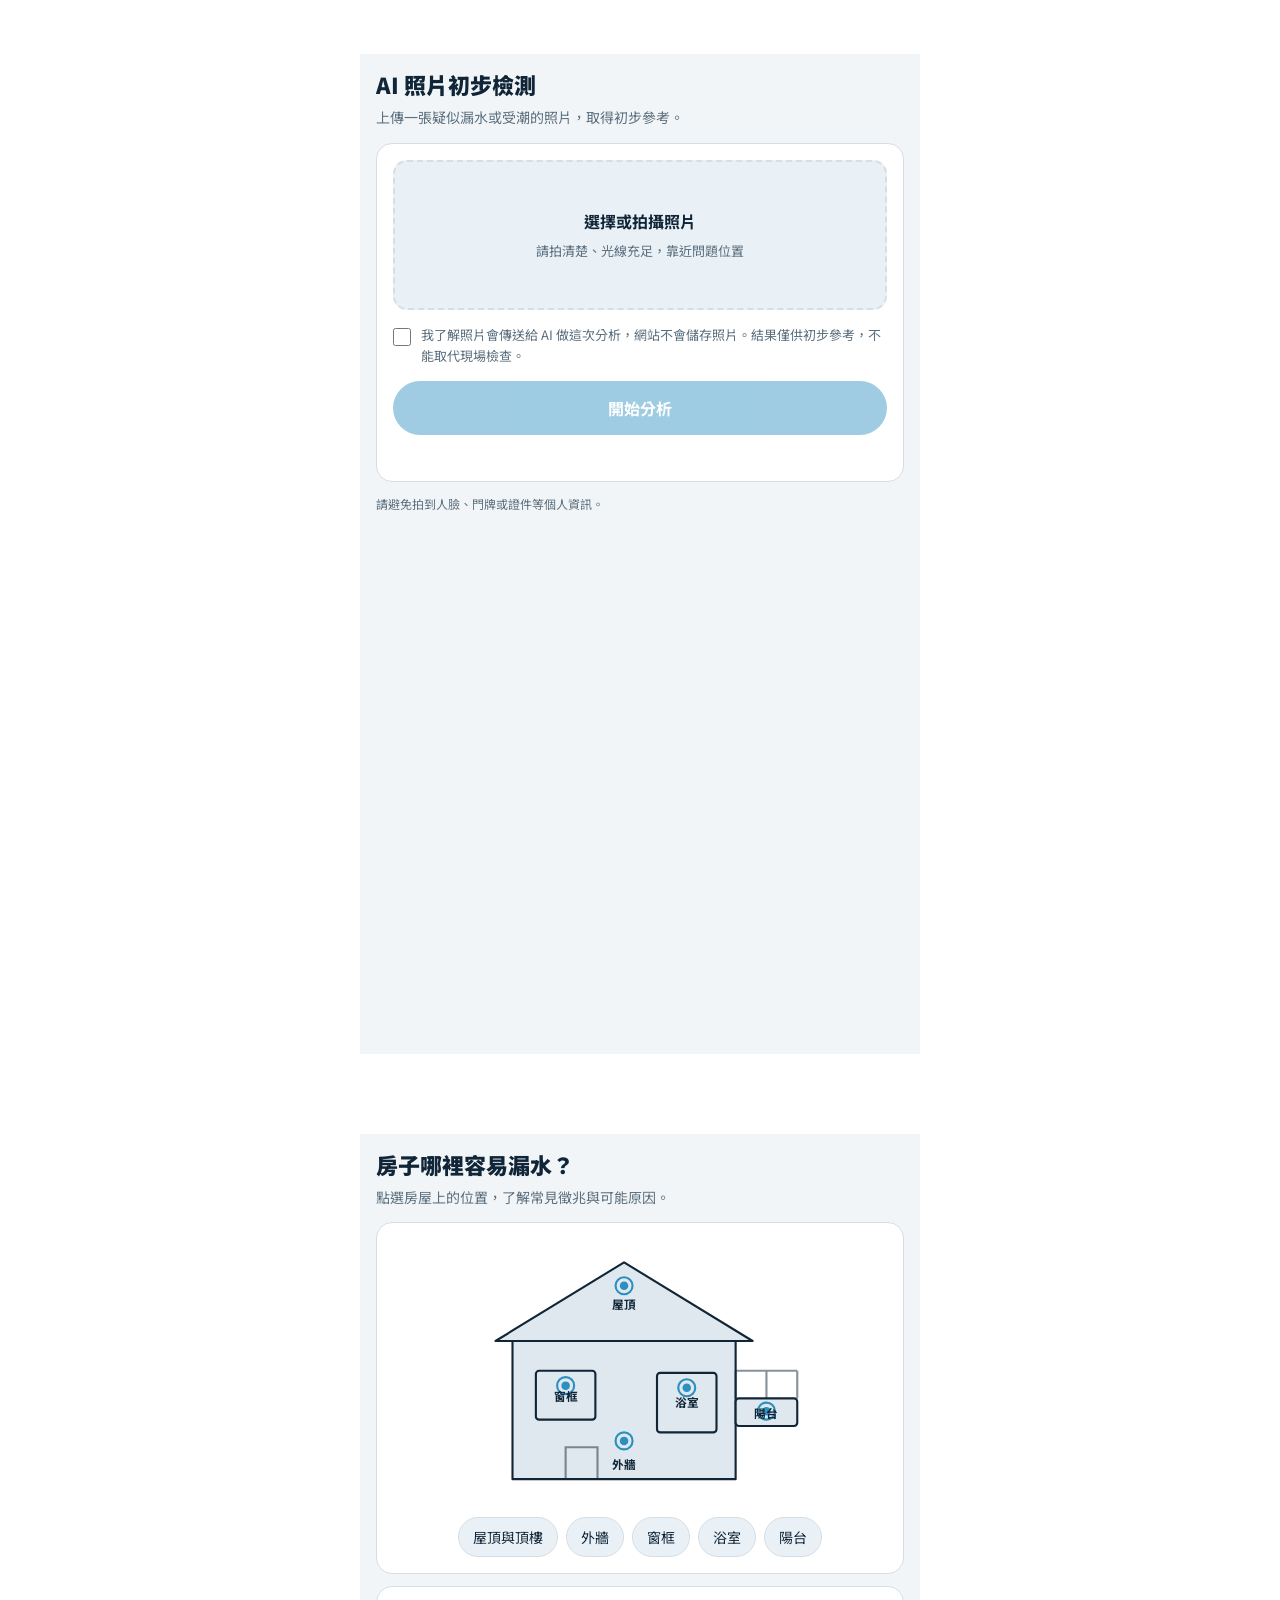
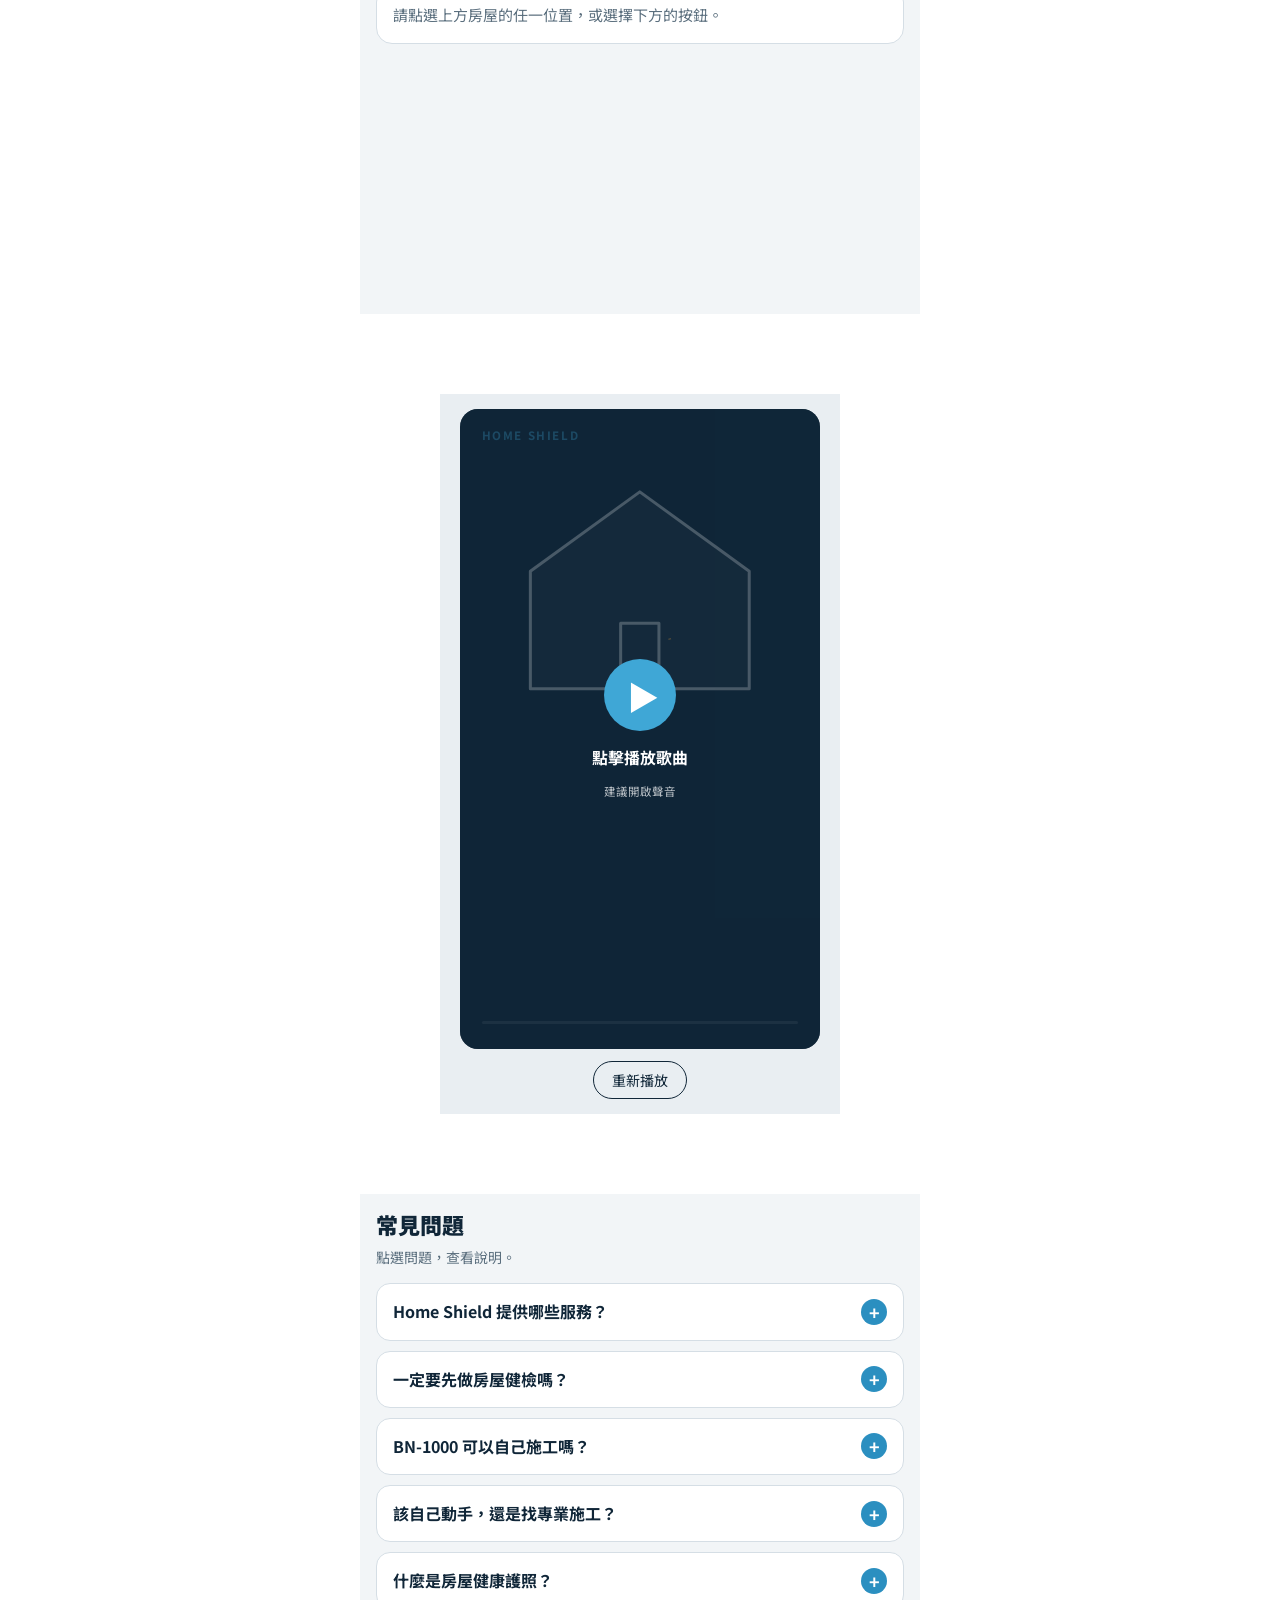
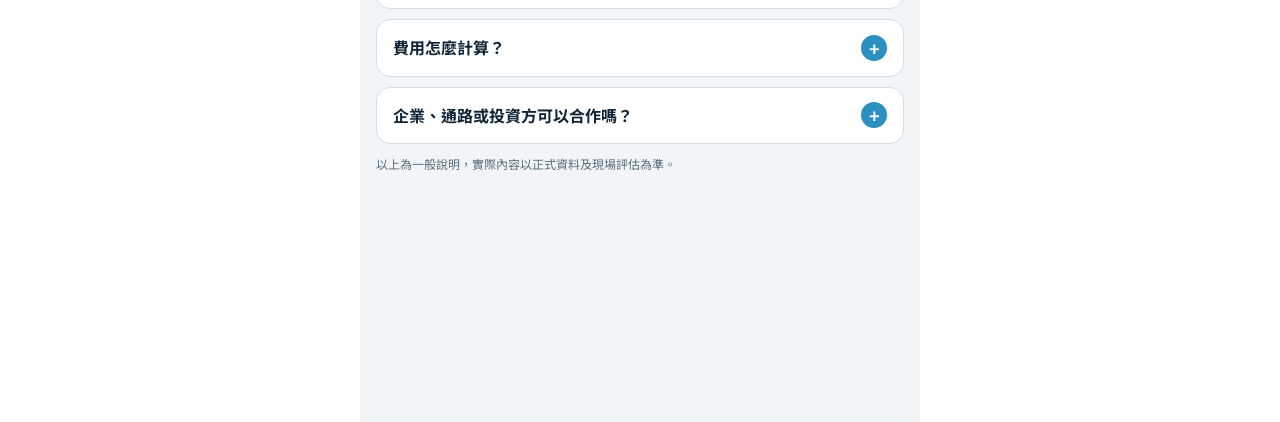
==== commit 53ada169: "Update index.html" ====
--- a/index.html
+++ b/index.html
@@ -61,7 +61,33 @@
           <a class="text-link" href="#process">認識我們的服務方式 <span>↗</span></a>
         </div>
       </div>
-    </section><section class="solutions section section-soft" id="solutions">
+    </section><section class="section" id="prevention">
+  <div class="container">
+    <p class="section-kicker">PREVENTION FIRST</p>
+    <h2>先檢測，再預防，<br><em>輕微狀況不必大拆大修。</em></h2>
+    <p class="lead">Home Shield 建議屋主先從檢測開始，了解房屋狀況後，優先採取預防性防護。</p>
+    <p>搭配 BN-1000 以輕工程方式施作，原則上不破壞牆體與管線；若發現輕微狀況，也會先評估能否在不破壞的前提下補救，減輕屋主的負擔。</p>
+    <div style="display:grid;gap:14px;margin-top:28px;grid-template-columns:repeat(auto-fit,minmax(240px,1fr))">
+      <article style="background:#fff;border:1px solid rgba(16,38,56,.15);border-top:3px solid #c9a45c;border-radius:6px;padding:22px">
+        <span style="font-size:13px;letter-spacing:.12em;color:#b08a3e;font-weight:700">STEP 01</span>
+        <h3 style="margin:8px 0 6px;font-size:20px;color:#102638">先檢測</h3>
+        <p style="font-size:15px;line-height:1.7;color:#4a5b68">從自我檢查、照片初步判斷到現場評估，先了解房屋狀況與潛在風險。</p>
+      </article>
+      <article style="background:#fff;border:1px solid rgba(16,38,56,.15);border-top:3px solid #c9a45c;border-radius:6px;padding:22px">
+        <span style="font-size:13px;letter-spacing:.12em;color:#b08a3e;font-weight:700">STEP 02</span>
+        <h3 style="margin:8px 0 6px;font-size:20px;color:#102638">預防性防護</h3>
+        <p style="font-size:15px;line-height:1.7;color:#4a5b68">依檢測結果，優先以 BN-1000 搭配輕工程方式做預防性防護，原則上不破壞牆體與管線。</p>
+      </article>
+      <article style="background:#fff;border:1px solid rgba(16,38,56,.15);border-top:3px solid #c9a45c;border-radius:6px;padding:22px">
+        <span style="font-size:13px;letter-spacing:.12em;color:#b08a3e;font-weight:700">STEP 03</span>
+        <h3 style="margin:8px 0 6px;font-size:20px;color:#102638">輕微狀況，輕工程補救</h3>
+        <p style="font-size:15px;line-height:1.7;color:#4a5b68">若發現輕微狀況，先評估能否在不破壞的前提下補救，減輕屋主的負擔。</p>
+      </article>
+    </div>
+    <p style="margin-top:24px"><a class="button button-dark" href="/check.html">先做房屋自我檢查 <span>↗</span></a> &nbsp; <a class="text-link" href="/ai-check.html">上傳照片初步檢測（測試中） <span>↗</span></a></p>
+    <small class="disclaimer">實際處理方式依檢測結果與現場條件而定。若狀況超出輕工程的範圍，我們會如實說明，並建議合適的專業處理。</small>
+  </div>
+</section><section class="solutions section section-soft" id="solutions">
       <div class="container">
         <div class="section-heading">
           <div><p class="section-kicker">OUR SOLUTIONS</p><h2>從問題診斷到實際改善，<br><em>讓房屋維護更有方向。</em></h2></div>
